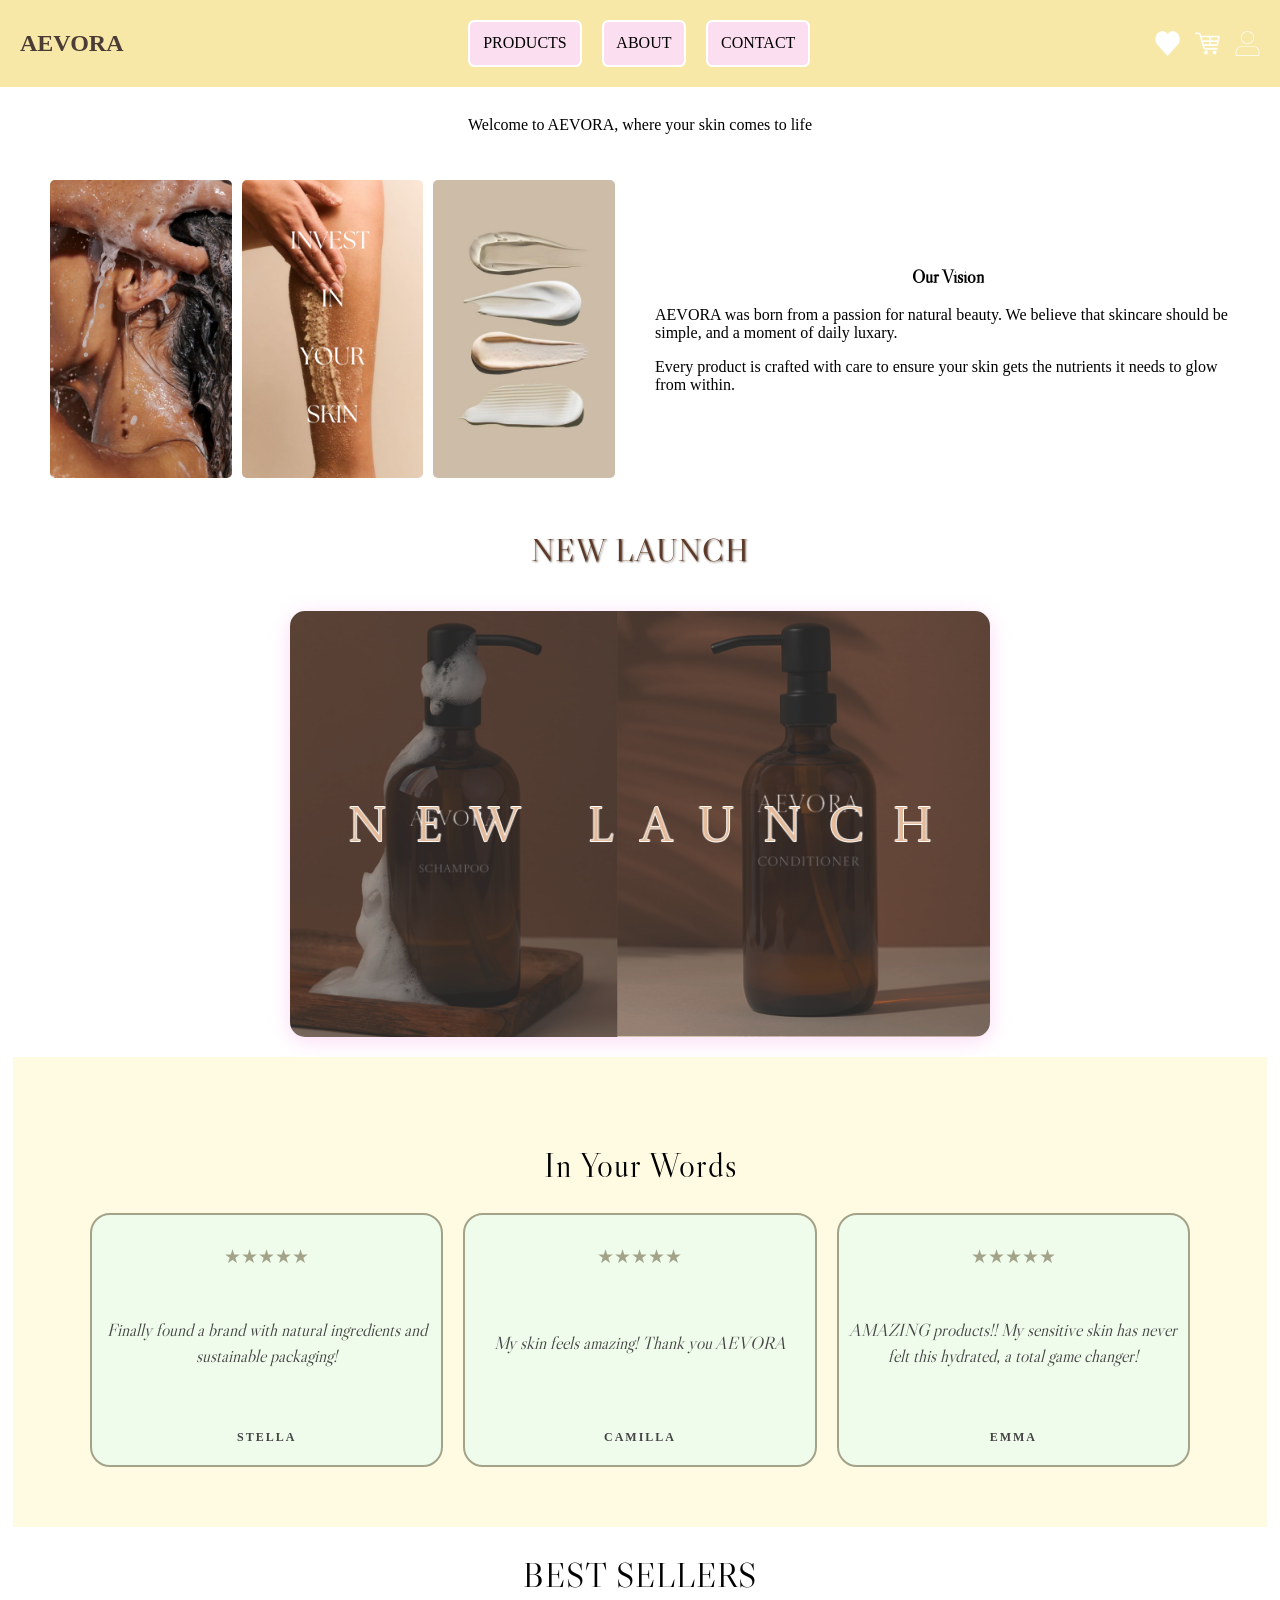
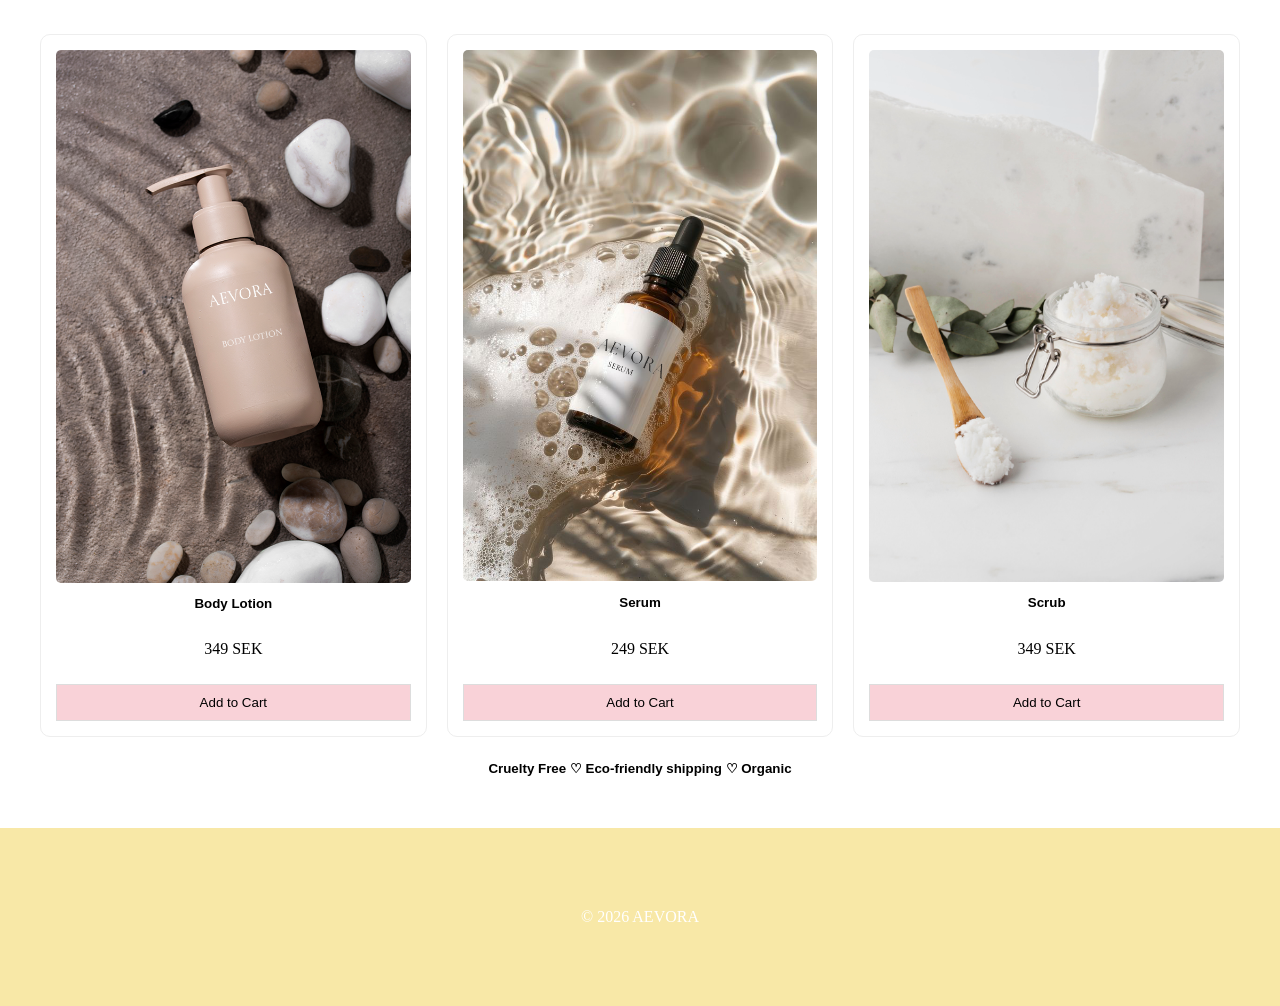
==== index.html @ 40c22fd6 "Deleted the "headImage" logo above nav. Added an about file and contact file. Made a FAQ on about pa" ====
<!DOCTYPE html>
<html lang="en">
<head>
    <meta charset="UTF-8">
    <meta name="viewport" content="width=device-width, initial-scale=1.0">
    <title>AEVORA</title> 
   
    <link rel="preconnect" href="https://fonts.googleapis.com">
    <link rel="preconnect" href="https://fonts.gstatic.com" crossorigin>
    <link href="https://fonts.googleapis.com/css2?family=Libre+Caslon+Display&display=swap" rel="stylesheet">

    <link rel="preconnect" href="https://fonts.googleapis.com">
    <link rel="preconnect" href="https://fonts.gstatic.com" crossorigin>
    <link href="https://fonts.googleapis.com/css2?family=Bodoni+Moda:ital,opsz,wght@0,6..96,400..900;1,6..96,400..900&family=Libre+Caslon+Display&display=swap" rel="stylesheet">


    <link rel="stylesheet" href="css/main.css"> 
</head>
<body>

<header> 
    <nav>
        <a href="index.html" class="title-link">
        <h1 class="aevora-title"> AEVORA </h1>
        </a>
        <ul class="nav-links">
            <li><a href="products.html">PRODUCTS</a></li>
            <li><a href="about.html">ABOUT</a></li>
            <li><a href="contact.html">CONTACT</a></li>
        </ul> 

    <div class="nav-icons">
        <a href="#"> <img src="images/whiteHeart.png" alt="Favorites" class="icon-img"> </a>
        <a href="cart.html"> <img src="images/cart.png" alt="Shopping Cart" class="icon-img"> </a>
        <a href="#"> <img src="images/profile.svg" alt="Profile" class="icon-img"> </a>
    </div>
    </nav>
</header>

<main>
    <p class="welcome-text"> Welcome to AEVORA, where your skin comes to life </p>
    
    <div class="intro-section"> 

    <div class="homePageImages">
        <img src="images/showerhair.png" alt="shower hair">
        <img src="images/legscrubquote.png" alt="leg scrub">
        <img src="images/creams.png" alt="creams">
    </div>

    <div class="intro-text">
        <h3> Our Vision </h3>
        <p> AEVORA was born from a passion for natural beauty. We believe that skincare should be simple, and a moment of daily luxary.</p>
        <p> Every product is crafted with care to ensure your skin gets the nutrients it needs to glow from within. </p>
    </div>
    </div>

    <h1 class="launch-title"> NEW LAUNCH </h1>
    
    <a href="products.html" class="launch-link">
        <div class="newLaunch">
            <img src="images/newLaunchImage.png" alt="new launch">
        </div>
    </a>

    <section class="reviews">
        <h2> In Your Words </h2>

        <div class="reviews-grid">
            <div class="review-card">
                <div class="stars"> ★★★★★ </div>
                <p class="review-text"> Finally found a brand with natural ingredients and sustainable packaging! </p>
                <p class="review-handle"> Stella </p> 
            </div>

            <div class="review-card">
                <div class="stars"> ★★★★★ </div>
                <p class="review-text"> My skin feels amazing! Thank you AEVORA </p>
                <p class="review-handle"> Camilla </p> 
            </div>

            <div class="review-card">
                <div class="stars"> ★★★★★ </div>
                <p class="review-text"> AMAZING products!! My sensitive skin has never felt this hydrated, a total game changer! </p>
                <p class="review-handle"> Emma </p> 
            </div>
        </div>
    </section>


    <h2> BEST SELLERS </h2> 
    <div class="product-grid">
        <article class="product-card">
            <img src="images/bodyLotion.png" alt="Body Lotion">
            <h3> Body Lotion </h3>
            <p class="price"> 349 SEK </p> 
            <button class="add-btn"> Add to Cart </button>
        </article>

        <article class="product-card">
            <img src="images/serumbottle.png" alt="Serum">
            <h3> Serum </h3>
            <p class="price"> 249 SEK </p>
            <button class="add-btn"> Add to Cart </button>
        </article>

        <article class="product-card">
            <img src="images/bodyScrub.jpg" alt="Scrub">
            <h3> Scrub </h3>
            <p class="price"> 349 SEK </p> 
            <button class="add-btn"> Add to Cart </button>
        </article>

    </div>

    <h3> Cruelty Free ♡ Eco-friendly shipping ♡ Organic </h3>
    </main> 

<footer>
    <p>&copy; 2026 AEVORA</p>
</footer>



</body>
</html>
---- css/main.css ----
body {
    margin: 0px;
    /* background-image: url(/images/water.jpg); */
}

header {
    position: sticky;
    top: 0;
}

.aevora-title {
    color: rgb(75, 61, 53);

}
nav {
    display: flex; 
    justify-content: space-between;
    align-items: center;
    background-color: rgb(248, 232, 167);
    padding: 10px 20px;
}

.nav-links {
    display: flex;
    gap: 20px; /* Space betweeen links */ 
    list-style: none;
    margin: 0;
    padding: 0;
}

.nav-icons {
    display: flex;
    gap: 15px; /* Space between the icons */ 
}

.icon-img {
    width: 25px;
    height: auto;
    display: block;
}

li {
   list-style: none; 
   padding: 1vw;
   
   border: 2px solid rgb(255, 255, 255);
   border-radius: 0.5vw;
   background-color: rgb(251, 222, 240); 
}

a {
    text-decoration: none;
    font-family:'Times New Roman', Times, serif
}

/* Help from Google Gemini */
a, a:visited {
    color: black;
}

a:hover {
    color: rgb(210, 37, 181);
}

main {
    padding: 1vw;
}

.welcome-text {
    text-align: center;
    font-size: 12pt;
    font-family: fantasy; 
}

.launch-title {
    text-align: center;
    color: rgb(94, 57, 39);
    /* How to do shadow on text from mdn page */
    text-shadow: 1px 1px 2px rgb(74, 56, 41);
    font-family: "Libre Caslon Display", serif;
    font-weight: 400;
    font-style: normal;
    letter-spacing: 1px;
    -webkit-font-smoothing: antialiased;
}

.newLaunch {
   display: grid;
   justify-content: center;
   padding: 20px; 
}

.newLaunch img {
    width: 100%;
    max-width: 700px;
    height: auto;
    display: block;
    margin: 0 auto;

    /* Google Gemini helped with the shadow around image */
    border-radius: 15px;
    box-shadow: 0px 4px 20px rgba(244, 162, 231, 0.4);
}

.newLaunch img:hover {
    transform: scale(1.02);
    opacity: 0.9;
}

.reviews {
    padding: 60px 20px;
    background-color: rgb(255, 251, 226);
}

.reviews-title {
    text-align: center;
    font-family: "Libre Caslon Display", serif;
    font-weight: 400;
    font-style: normal;
    -webkit-font-smoothing: antialiased;
    font-size: 2.5rem;
    margin-bottom: 40px;
}

.reviews-grid {
    display: grid;
    grid-template-columns: repeat(3, 1fr);
    gap: 20px;
    max-width: 1100px;
    margin: 0 auto;
}

.review-card {
    background-color: rgb(239, 252, 235);
    border: 2px solid #a3a38a;
    border-radius: 20px;
    padding: 3opx;
    text-align: center;
    display: flex;
    flex-direction: column;
    justify-content: space-between;
    min-height: 250px;
}

.stars {
    color: #a3a38a;
    font-size: 1.2rem;
    margin-top: 30px;
}

.review-text {
    font-family: "Libre Caslon Display", serif;
    font-weight: 400;
    font-style: italic;
    -webkit-font-smoothing: antialiased;
    font-size: 1.1rem;
    line-height: 1.5;
    color: rgb(68, 68, 68);
}

.review-handle {
    text-transform: uppercase;
    font-size: 0.75rem;
    letter-spacing: 2px;
    margin-bottom: 20px;
    font-weight: bold;
    color: rgb(68, 68, 68);
}

@media (max-width: 800px) {
    .reviews-grid {
        grid-template-columns: 1fr;
    }
}

h2 {
    font-size: 25pt;
    text-align: center;
    font-family: "Libre Caslon Display", serif;
    font-weight: 400;
    font-style: normal;
    letter-spacing: 1px;
    -webkit-font-smoothing: antialiased;
}

.intro-section {
    display: grid;
    grid-template-columns: 1fr 1fr;
    gap: 30px;
    padding: 20px;
    align-items: center;
    max-width: 1200px;
    margin: 0 auto;
}

/* Inspiration from mdn page */ 
.homePageImages {
    display: grid; 
    grid-template-columns: 1fr 1fr 1fr;
    gap: 10px; 
    padding: 10px;
} 

/* Help from Google Gemini with the images to align in desktop & mobile */
.homePageImages img {
    width: 100%; /* Picture takes up the whole width of their grid */
    height: auto; /* Keeps the proportions */ 
    border-radius: 5px;
}

.intro-text h2 {
    text-align: left;
    margin-bottom: 15px;
    }

    .intro-text h3 {
        font-family: "Libre Caslon Display", serif;
        font-weight: 400;
        font-style: normal;
        font-weight: bold; 
        font-size: large;
    }

@media screen and (max-width: 850px) {
    .intro-section {
        grid-template-columns: 1fr;
        font-family: "Libre Caslon Display", serif;
        font-weight: 400;
        font-style: normal;
    }

    .intro-text {
        text-align: center;
    }

    .intro-text h2 {
        text-align: center;
    }
}

/* .headImage {
    width: 100%;
    display: block;
} */

h3 {
    font-family: Arial, Helvetica, sans-serif;
    font-size: 10pt;
    text-align: center;
}

footer {
    background-color: rgb(248, 232, 167);
    padding: 5vw;
    margin-top: 2%;
    text-align: center;
    color: white;
}


/* CSS FOR PRODUCTS PAGE */ 

.product-grid {
    display: grid;
    grid-template-columns: repeat(3, 1fr); 
    gap: 20px;
    padding: 10px;
}

@media screen and (min-width: 1024px) {
    .product-grid {
        grid-template-columns: repeat(3, 1fr);
        max-width: 1200px;
        margin: 0 auto;
    }
} 




.product-grid h1 {
    grid-column: 1 / -1;
    text-align: center;
    width: 100%;
}

.product-card {
    display: grid;
    border: 1px solid rgb(238, 238, 238);
    padding: 15px;
    text-align: center;
    border-radius: 10px;
    background-color: rgb(255, 255, 255);
}

.product-card img {
    width: 100%;
    height: auto;
    border-radius: 5px;
}

.add-btn {
    background-color: rgb(249, 210, 216);
    border: 1px solid rgb(221, 221, 221);
    padding: 10px;
    margin-top: 10px;
    cursor: pointer;
    transition: background 0.3s;
}

.add-btn:hover {
    background-color: rgb(210, 37, 181);
    color: white;
}

/* CSS FOR SHOPPING CART PAGE */
.shopping-cart {
  font-family: "Libre Caslon Display", serif;
  font-weight: 400;
  font-style: normal;
  letter-spacing: 1px;
  margin-left: 10;

  /* Help from Gemini because my font didn't work */
  -webkit-font-smoothing: antialiased;
}

.cart-menu {
    display: grid;
    grid-template-columns: 1fr 1fr 1fr 1fr 1fr; 
    gap: 20px; 
    padding: 10px 40px;
    text-align: center;

    font-family: "Libre Caslon Display", serif;
    font-weight: 400;
    font-style: normal;
    letter-spacing: 1px;
    -webkit-font-smoothing: antialiased;
}

.cart-menu p {
    margin: 0;
}

.cart-container {
    display: grid;
    grid-template-columns: 2fr 1fr;
    gap: 60px;
    align-items: start;
    padding: 40px;
    max-width: 1200px;
    margin: 0 auto;
}

.order-summary h2 {
    font-size: 20pt;
    font-family: "Libre Caslon Display", serif;
    font-weight: 400;
    font-style: normal;
    letter-spacing: 1px;
    -webkit-font-smoothing: antialiased;
}

.summary-line span {
    font-size: 8pt;
    font-family: "Libre Caslon Display", serif;
    font-weight: 400;
    font-style: normal;
    letter-spacing: 1px;
    -webkit-font-smoothing: antialiased;
}

#cart-total-price {
    font-weight: bold;
    font-family: "Libre Caslon Display", serif;
    font-weight: 400;
    font-style: normal;
    letter-spacing: 1px;
    -webkit-font-smoothing: antialiased;
}

.total-line {
    background-color: #EBE4DE;
    padding: 15px;
    display: flex;
    justify-content: space-between;
}

/* CSS FOR ABOUT PAGE */
.faq {
    max-width: 800px;
    margin: 60px auto;
    padding: 0 20px;
}

.faq-title {
    font-family: "Libre Caslon Display", serif;
    font-weight: 400;
    font-style: normal;
    letter-spacing: 1px;
    -webkit-font-smoothing: antialiased;
    text-align: center;
    margin-bottom: 30px;
}

details {
    border-bottom: 1px solid rgb(238, 238, 238);
    padding: 20px 0;
    cursor: pointer;
}

summary {
    font-weight: bold;
    text-transform: uppercase;
    letter-spacing: 1px;
    font-size: 0.9rem;
    list-style: none;
}

details p {
    margin-top: 15px;
    color: rgb(69, 69, 69);
    line-height: 1.6;
}
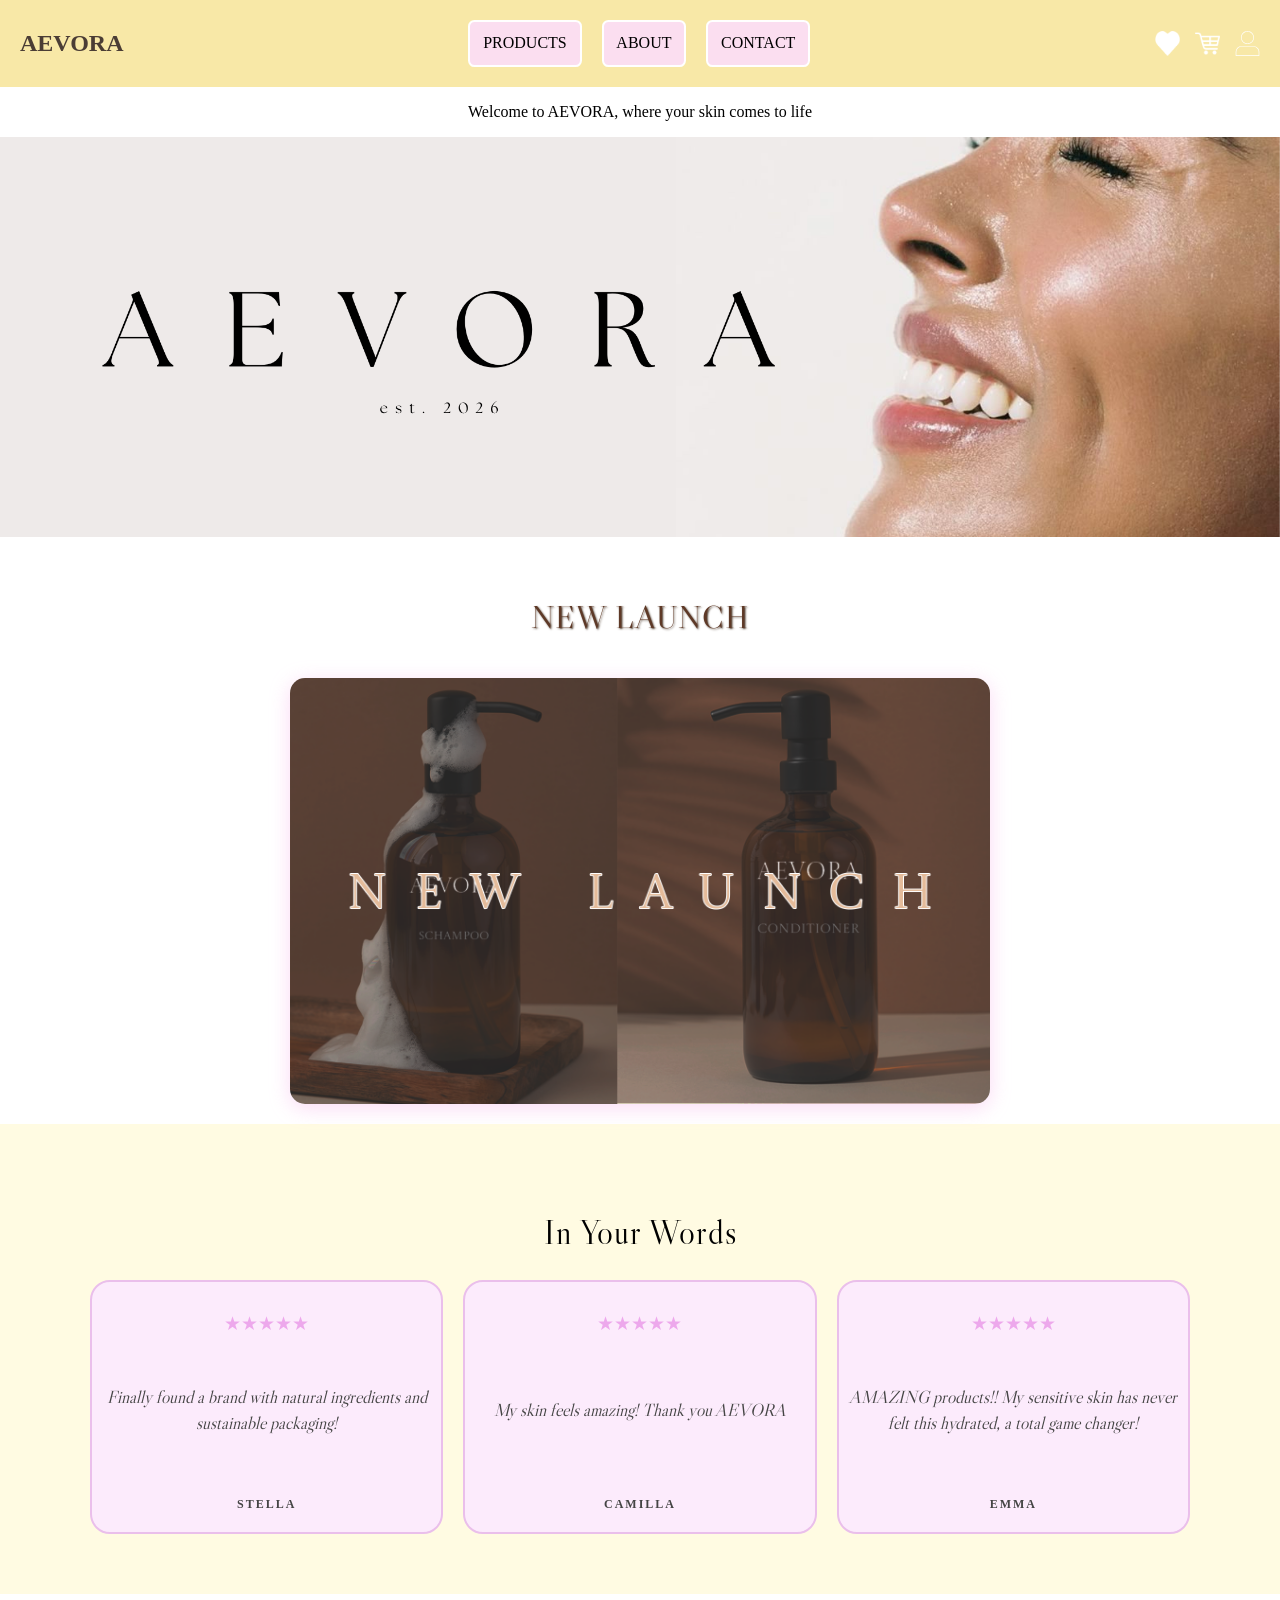
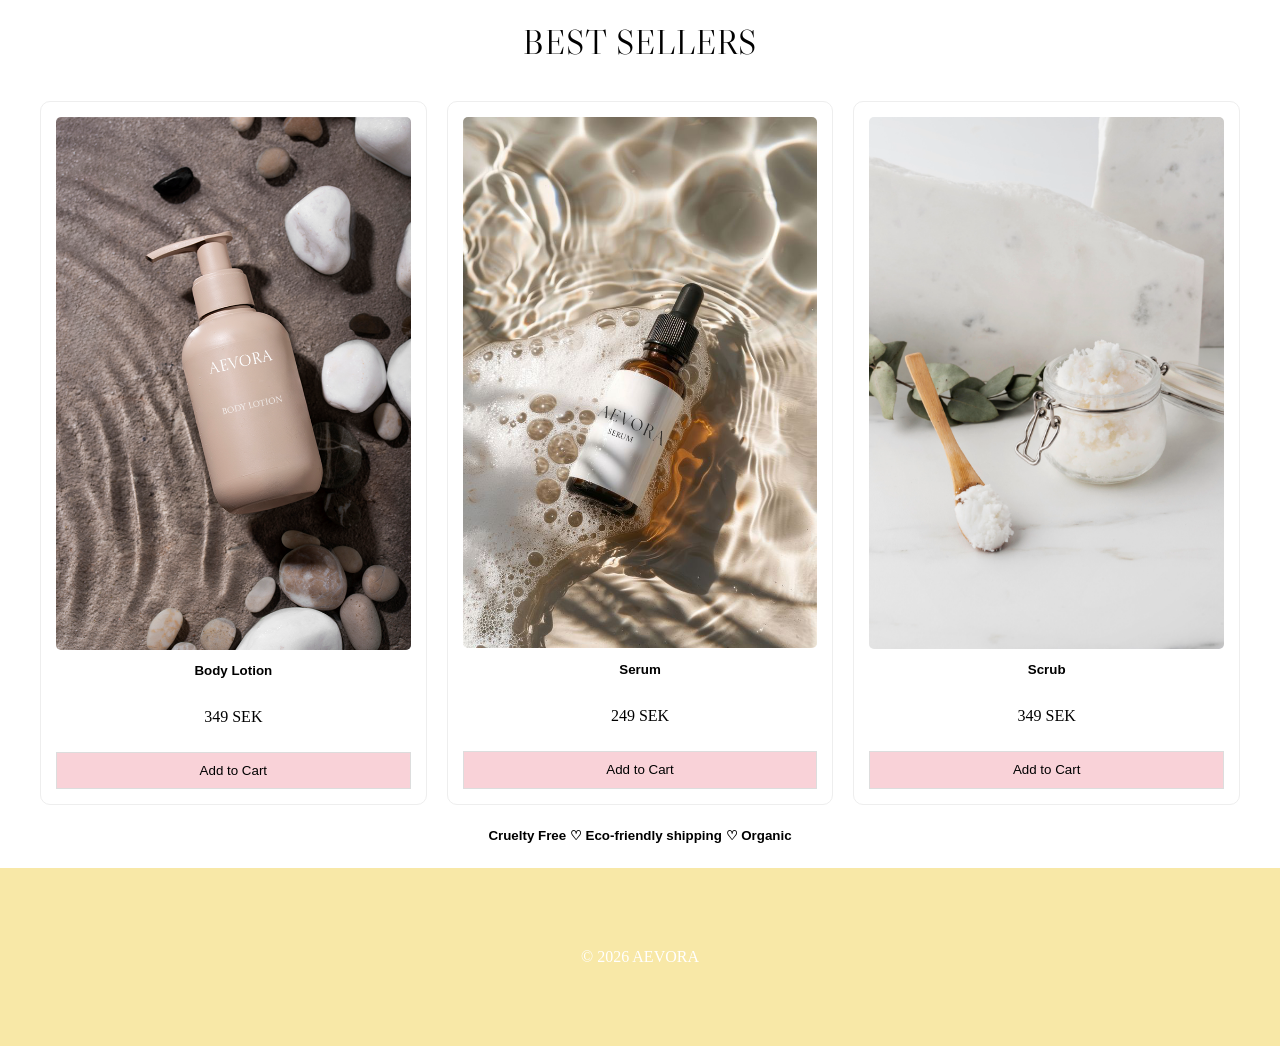
==== commit f124ab27: "Removed the original homepage images and added a new one." ====
--- a/index.html
+++ b/index.html
@@ -40,19 +40,8 @@
 <main>
     <p class="welcome-text"> Welcome to AEVORA, where your skin comes to life </p>
     
-    <div class="intro-section"> 
-
-    <div class="homePageImages">
-        <img src="images/showerhair.png" alt="shower hair">
-        <img src="images/legscrubquote.png" alt="leg scrub">
-        <img src="images/creams.png" alt="creams">
-    </div>
-
-    <div class="intro-text">
-        <h3> Our Vision </h3>
-        <p> AEVORA was born from a passion for natural beauty. We believe that skincare should be simple, and a moment of daily luxary.</p>
-        <p> Every product is crafted with care to ensure your skin gets the nutrients it needs to glow from within. </p>
-    </div>
+    <div class="head">
+        <img src="images/aevoraimage.png" alt="aevoraimage" class="head-image">
     </div>
 
     <h1 class="launch-title"> NEW LAUNCH </h1>
--- a/css/main.css
+++ b/css/main.css
@@ -62,15 +62,26 @@
     color: rgb(210, 37, 181);
 }
 
-main {
-    padding: 1vw;
-}
-
 .welcome-text {
     text-align: center;
     font-size: 12pt;
     font-family: fantasy; 
 }
+
+.head {
+    width: 100%;
+    overflow: hidden;
+    margin-bottom: 60px;
+}
+
+.head-image {
+    width: 100vw;
+    height: 400px;
+    object-fit: cover;
+    object-position: center;
+    display: block;
+}
+
 
 .launch-title {
     text-align: center;
@@ -131,8 +142,8 @@
 }
 
 .review-card {
-    background-color: rgb(239, 252, 235);
-    border: 2px solid #a3a38a;
+    background-color: rgb(252, 235, 252);
+    border: 2px solid #eabfeb;
     border-radius: 20px;
     padding: 3opx;
     text-align: center;
@@ -143,7 +154,7 @@
 }
 
 .stars {
-    color: #a3a38a;
+    color: #eda8ec;
     font-size: 1.2rem;
     margin-top: 30px;
 }
@@ -181,31 +192,6 @@
     font-style: normal;
     letter-spacing: 1px;
     -webkit-font-smoothing: antialiased;
-}
-
-.intro-section {
-    display: grid;
-    grid-template-columns: 1fr 1fr;
-    gap: 30px;
-    padding: 20px;
-    align-items: center;
-    max-width: 1200px;
-    margin: 0 auto;
-}
-
-/* Inspiration from mdn page */ 
-.homePageImages {
-    display: grid; 
-    grid-template-columns: 1fr 1fr 1fr;
-    gap: 10px; 
-    padding: 10px;
-} 
-
-/* Help from Google Gemini with the images to align in desktop & mobile */
-.homePageImages img {
-    width: 100%; /* Picture takes up the whole width of their grid */
-    height: auto; /* Keeps the proportions */ 
-    border-radius: 5px;
 }
 
 .intro-text h2 {
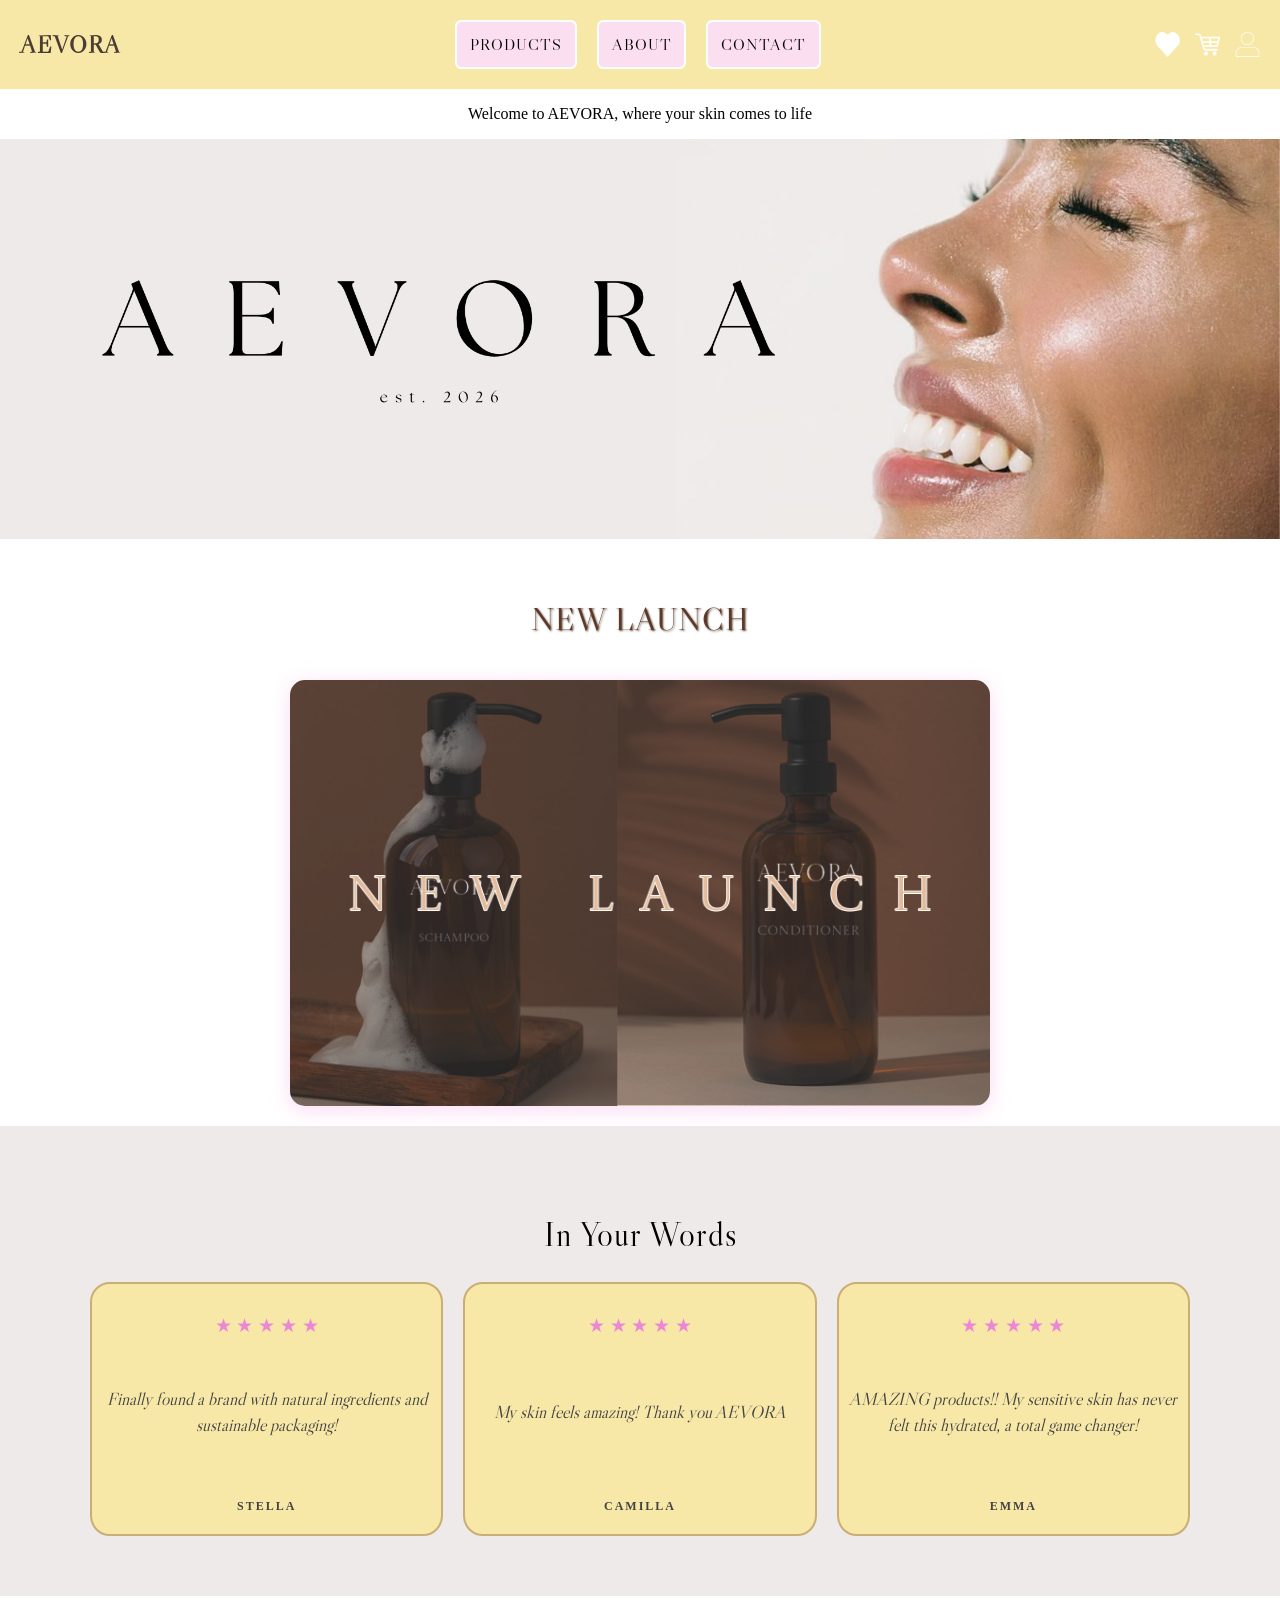
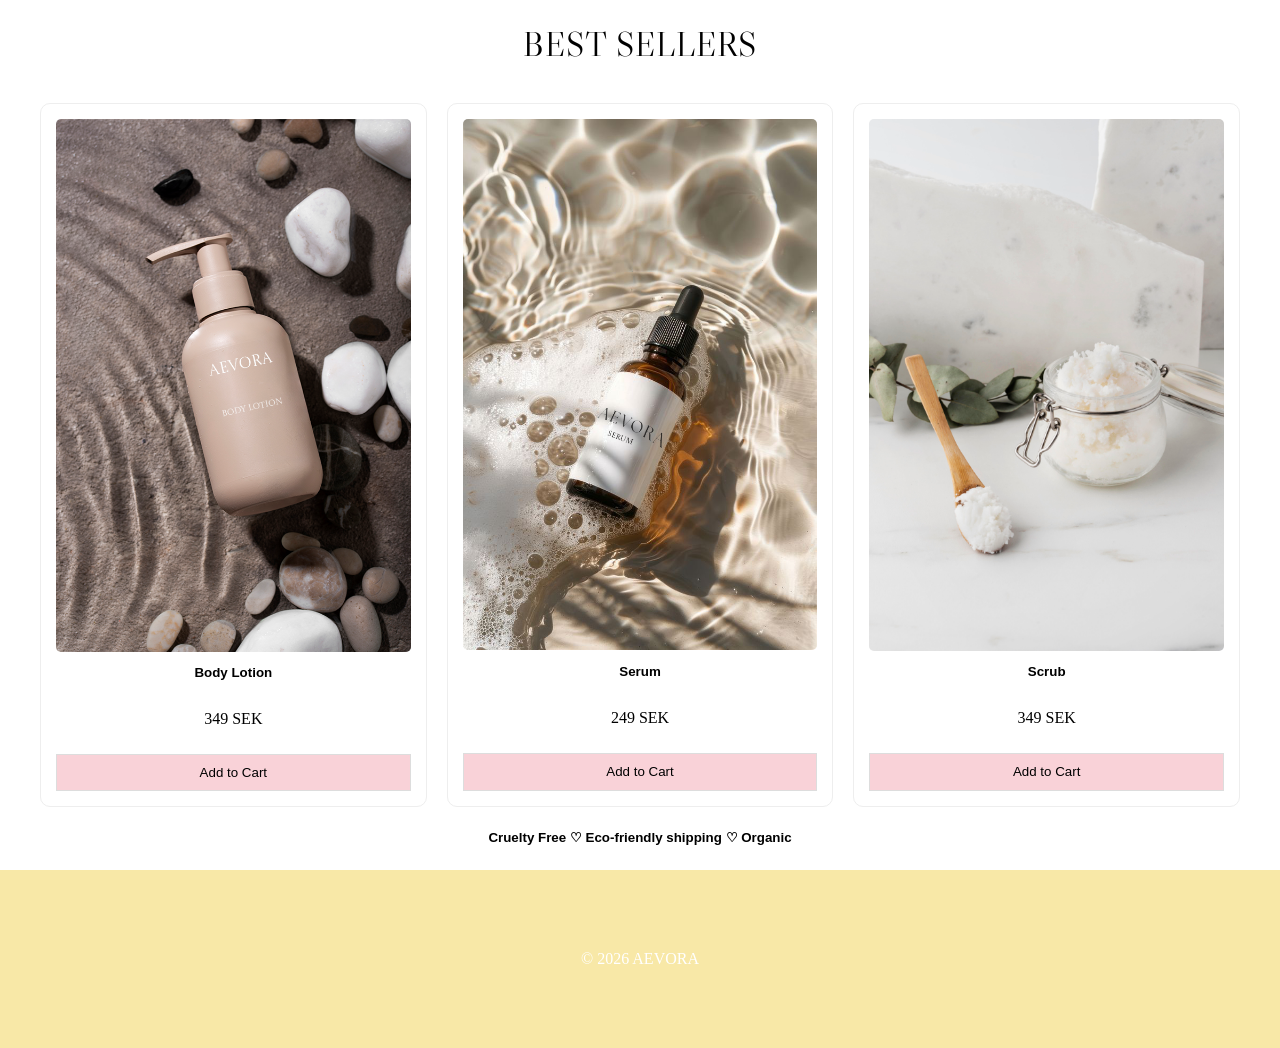
==== commit 0da697d9: "Added js for cart button. css for cart." ====
--- a/index.html
+++ b/index.html
@@ -9,12 +9,8 @@
     <link rel="preconnect" href="https://fonts.gstatic.com" crossorigin>
     <link href="https://fonts.googleapis.com/css2?family=Libre+Caslon+Display&display=swap" rel="stylesheet">
 
-    <link rel="preconnect" href="https://fonts.googleapis.com">
-    <link rel="preconnect" href="https://fonts.gstatic.com" crossorigin>
-    <link href="https://fonts.googleapis.com/css2?family=Bodoni+Moda:ital,opsz,wght@0,6..96,400..900;1,6..96,400..900&family=Libre+Caslon+Display&display=swap" rel="stylesheet">
-
-
     <link rel="stylesheet" href="css/main.css"> 
+    <script src="script.js" defer></script>
 </head>
 <body>
 
@@ -57,19 +53,19 @@
 
         <div class="reviews-grid">
             <div class="review-card">
-                <div class="stars"> ★★★★★ </div>
+                <div class="stars"> ★ ★ ★ ★ ★ </div>
                 <p class="review-text"> Finally found a brand with natural ingredients and sustainable packaging! </p>
                 <p class="review-handle"> Stella </p> 
             </div>
 
             <div class="review-card">
-                <div class="stars"> ★★★★★ </div>
+                <div class="stars"> ★ ★ ★ ★ ★ </div>
                 <p class="review-text"> My skin feels amazing! Thank you AEVORA </p>
                 <p class="review-handle"> Camilla </p> 
             </div>
 
             <div class="review-card">
-                <div class="stars"> ★★★★★ </div>
+                <div class="stars"> ★ ★ ★ ★ ★ </div>
                 <p class="review-text"> AMAZING products!! My sensitive skin has never felt this hydrated, a total game changer! </p>
                 <p class="review-handle"> Emma </p> 
             </div>
@@ -110,6 +106,5 @@
 </footer>
 
 
-
 </body>
 </html>
--- a/css/main.css
+++ b/css/main.css
@@ -42,22 +42,26 @@
 li {
    list-style: none; 
    padding: 1vw;
-   
    border: 2px solid rgb(255, 255, 255);
    border-radius: 0.5vw;
    background-color: rgb(251, 222, 240); 
 }
 
+/* Font-family from Google Fonts */
 a {
     text-decoration: none;
-    font-family:'Times New Roman', Times, serif
+    font-family: "Libre Caslon Display", serif;
+    font-weight: 400;
+    font-style: normal;
+    letter-spacing: 1px;
+    -webkit-font-smoothing: antialiased;
 }
 
 /* Help from Google Gemini */
 a, a:visited {
     color: black;
 }
-
+/* MDN page */
 a:hover {
     color: rgb(210, 37, 181);
 }
@@ -78,7 +82,7 @@
     width: 100vw;
     height: 400px;
     object-fit: cover;
-    object-position: center;
+    object-position: center 40%;
     display: block;
 }
 
@@ -86,7 +90,7 @@
 .launch-title {
     text-align: center;
     color: rgb(94, 57, 39);
-    /* How to do shadow on text from mdn page */
+    /* How to do shadow on text from MDN page */
     text-shadow: 1px 1px 2px rgb(74, 56, 41);
     font-family: "Libre Caslon Display", serif;
     font-weight: 400;
@@ -120,7 +124,7 @@
 
 .reviews {
     padding: 60px 20px;
-    background-color: rgb(255, 251, 226);
+    background-color: #EEEAE9;
 }
 
 .reviews-title {
@@ -142,8 +146,8 @@
 }
 
 .review-card {
-    background-color: rgb(252, 235, 252);
-    border: 2px solid #eabfeb;
+    background-color: rgb(248, 232, 167);
+    border: 2px solid #c9ae75;
     border-radius: 20px;
     padding: 3opx;
     text-align: center;
@@ -154,7 +158,7 @@
 }
 
 .stars {
-    color: #eda8ec;
+    color: #ed85d8;
     font-size: 1.2rem;
     margin-top: 30px;
 }
@@ -299,7 +303,125 @@
     color: white;
 }
 
-/* CSS FOR SHOPPING CART PAGE */
+/* CSS FOR PRODUCT PAGE */
+.product-page-layout {
+    display: grid;
+    grid-template-columns: 80px 1fr 1fr;
+    gap: 40px;
+    max-width: 1200px;
+    margin: 60px;
+    padding: 0 20px;
+}
+
+.breadcrumb {
+    display: table !important;
+    width: auto !important;
+}
+
+.breadcrumb a, .breadcrumb span {
+    display: inline;
+    margin: 0;
+    padding: 0;
+    text-decoration: none;
+}
+
+.breadcrumb-link:hover {
+    color: #d225b5;
+}
+
+.product-thumbnails {
+    display: flex;
+    flex-direction: column;
+    gap: 15px;
+}
+
+.product-thumbnails img {
+    width: 100%; 
+    cursor: pointer;
+    border-radius: 4px;
+}
+
+.product-main-image img {
+    width: 100%;
+    max-width: 450px;
+    height: auto;
+}
+
+.product-details {
+    display: flex;
+    flex-direction: column;
+    gap: 15px; 
+    text-align: left;
+}
+
+.product-title {
+    font-family: "Libre Caslon Display", serif;
+    font-weight: 400;
+    font-style: normal;
+    letter-spacing: 1px;
+    -webkit-font-smoothing: antialiased;
+    font-size: 2.5rem;
+    margin: 0;
+}
+
+.product-price-large {
+    font-size: 1.8rem;
+    margin: 10px 0;
+}
+
+.add-to-cart-btn {
+    background-color: rgb(249, 210, 216);
+    border: none;
+    padding: 15px 30px;
+    font-family: "Libre Caslon Display", serif;
+    font-weight: bold;
+    font-style: normal;
+    letter-spacing: 2px;
+    -webkit-font-smoothing: antialiased;
+    text-transform: uppercase;
+    cursor: pointer;
+    transition: 0.3s;
+}
+
+.add-to-cart-btn:hover {
+    background-color: #d225b5;
+    color: white;
+}
+
+.cart-notification {
+    position: fixed;
+    top: 20px;
+    right: 20px;
+    background-color: rgb(249, 210, 216);
+    color: black;
+    padding: 15px 25px;
+    border-radius: 5px;
+    box-shadow: 0 4px 10px rgba(0, 0, 0, 0.1);
+    display: none;
+    z-index: 1000;
+    font-family: "Libre Caslon Display", serif;
+    font-weight: 400;
+    font-style: normal;
+    letter-spacing: 1px;
+    -webkit-font-smoothing: antialiased;
+    animation: fadeInOut 3s forwards;
+}
+
+@keyframes fadeInOut {
+    0% {opacity: 0; transform: translateY(-10px);}
+    10% {opacity: 1; transform: translateY(0);}
+    90% {opacity: 1; transform: translateY(0);}
+    100% {opacity: 0; transform: translateY(-10px);}
+}
+
+@media (max-width: 768px) {
+    .product-detail-container {
+        grid-template-columns: 1fr;
+        gap: 20;
+    }
+}
+
+/* CSS FOR CART PAGE */
 .shopping-cart {
   font-family: "Libre Caslon Display", serif;
   font-weight: 400;
@@ -311,22 +433,22 @@
   -webkit-font-smoothing: antialiased;
 }
 
+.cart-grid-shared {
+    display: grid;
+    grid-template-columns: 120px 2fr 1fr 1fr 80px;
+    gap: 20px;
+    align-items: center;
+    text-align: center;
+}
+
 .cart-menu {
-    display: grid;
-    grid-template-columns: 1fr 1fr 1fr 1fr 1fr; 
-    gap: 20px; 
-    padding: 10px 40px;
-    text-align: center;
-
-    font-family: "Libre Caslon Display", serif;
-    font-weight: 400;
-    font-style: normal;
-    letter-spacing: 1px;
-    -webkit-font-smoothing: antialiased;
-}
-
-.cart-menu p {
-    margin: 0;
+    padding: 10px 0;
+    font-family: "Libre Caslon Display", serif;
+    font-weight: 400;
+    font-style: normal;
+    letter-spacing: 1px;
+    -webkit-font-smoothing: antialiased;
+    border-bottom: 1px solid black;
 }
 
 .cart-container {
@@ -373,6 +495,49 @@
     justify-content: space-between;
 }
 
+.cart-product-row {
+    padding: 20px 0;
+}
+
+.cart-col-desc {
+    text-align: center;
+}
+
+.cart-img {
+    width: 70px;
+    height: auto;
+    display: block;
+    margin: 0 auto;
+}
+
+.quantity-ctrl {
+    display: inline-flex;
+    align-items: center;
+    gap: 10px;
+    background: rgb(245, 233, 179);
+    padding: 5px;
+}
+
+.quantity-ctrl button {
+    background: none;
+    border: none;
+    padding: 0 5px;
+    cursor: pointer;
+    font-weight: bold;
+}
+
+.delete-icon {
+    width: 25px;
+    height: auto;
+    cursor: pointer;
+    vertical-align: middle;
+}
+
+.delete-btn:hover .delete-icon {
+    transform: scale(1.2);
+    opacity: 0.7;
+}
+
 /* CSS FOR ABOUT PAGE */
 .faq {
     max-width: 800px;
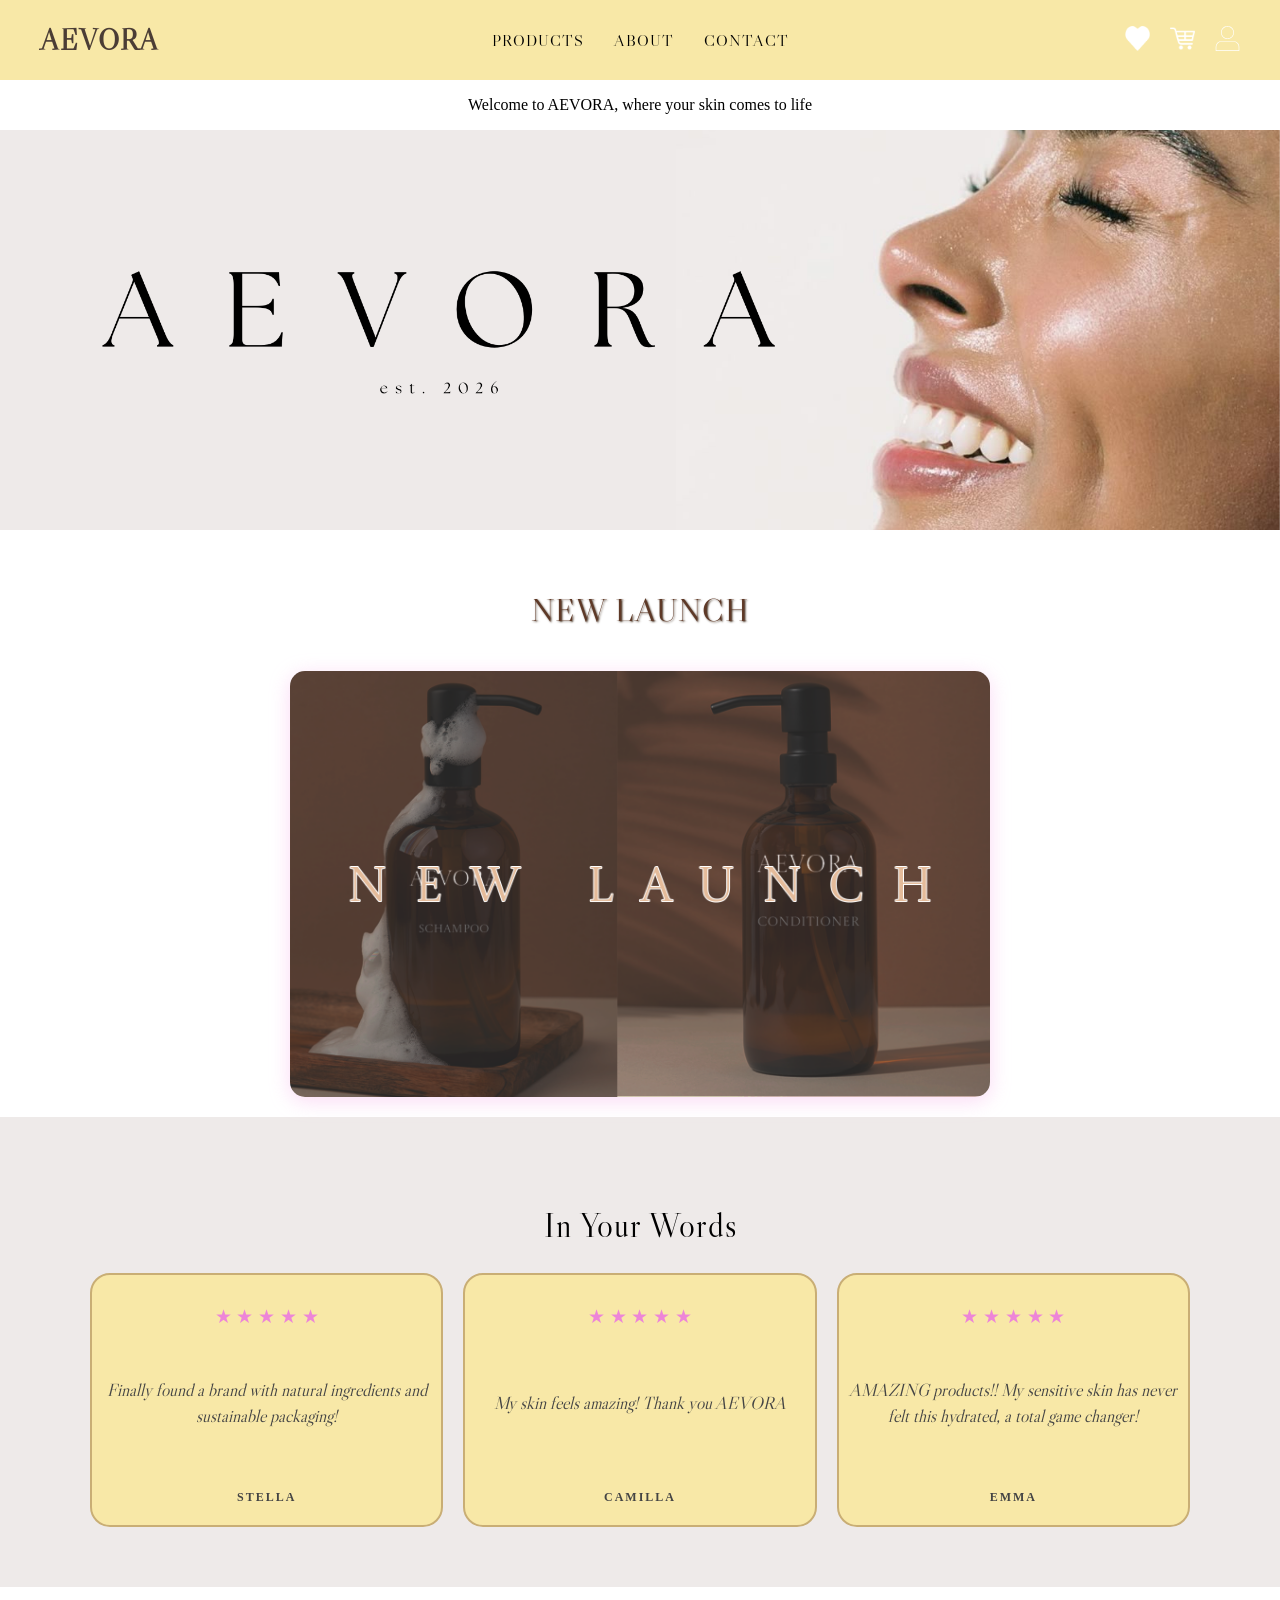
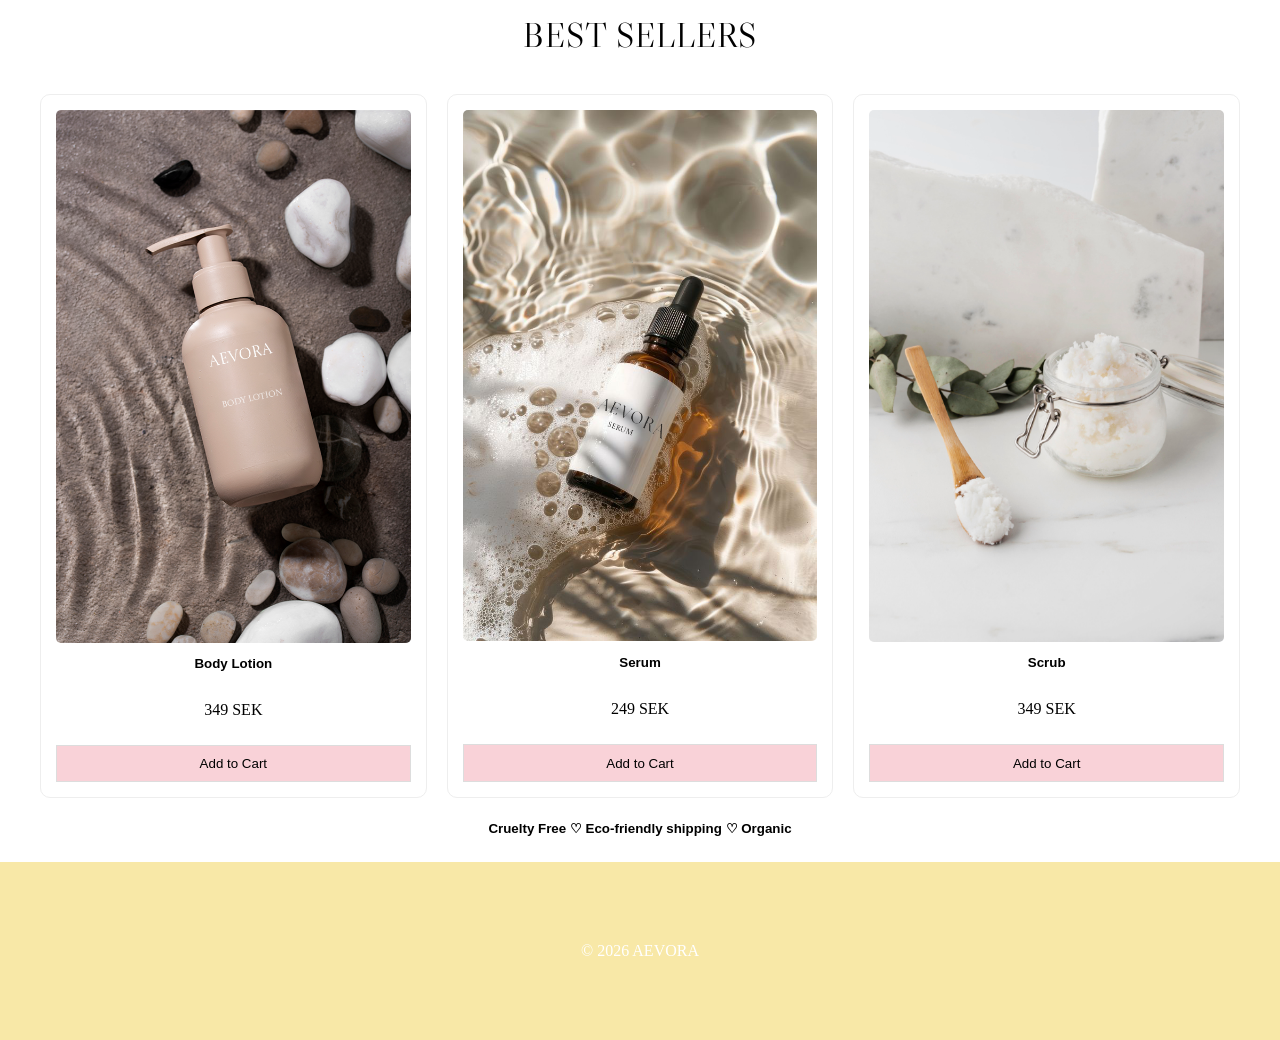
==== commit 64be0c15: "cart css. added a hamburger menu." ====
--- a/index.html
+++ b/index.html
@@ -16,14 +16,21 @@
 
 <header> 
     <nav>
-        <a href="index.html" class="title-link">
-        <h1 class="aevora-title"> AEVORA </h1>
-        </a>
-        <ul class="nav-links">
-            <li><a href="products.html">PRODUCTS</a></li>
-            <li><a href="about.html">ABOUT</a></li>
-            <li><a href="contact.html">CONTACT</a></li>
-        </ul> 
+        <div class="hamburger" id="hamburger">
+            <span></span>
+            <span></span>
+            <span></span>
+        </div>
+
+    <a href="index.html" class="title-link">
+            <h1 class="aevora-title"> AEVORA </h1>
+    </a>
+
+    <ul class="nav-links" id="nav-links">
+        <li><a href="products.html"> PRODUCTS </a></li>
+        <li><a href="about.html"> ABOUT </a></li>
+        <li><a href="contact.html"> CONTACT </a></li>
+    </ul>
 
     <div class="nav-icons">
         <a href="#"> <img src="images/whiteHeart.png" alt="Favorites" class="icon-img"> </a>
--- a/css/main.css
+++ b/css/main.css
@@ -6,45 +6,127 @@
 header {
     position: sticky;
     top: 0;
-}
-
-.aevora-title {
-    color: rgb(75, 61, 53);
-
-}
+    z-index: 1000;
+}
+
 nav {
     display: flex; 
     justify-content: space-between;
     align-items: center;
     background-color: rgb(248, 232, 167);
-    padding: 10px 20px;
+    padding: 0 40px;
+    height: 80px;
+}
+
+.aevora-title {
+    color: rgb(75, 61, 53);
+    margin: 0;
+    font-size: 1.8rem;
+}
+
+.hamburger {
+    display: none;
+    flex-direction: column;
+    gap: 5px;
+    cursor: pointer;
+}
+
+.hamburger span {
+    width: 25px;
+    height: 3px;
+    background-color: rgb(75, 61, 53);
+    transition: 0.3s;
+}
+
+.title-link {
+    flex: 1;
+    display: flex;
+    justify-content: flex-start;
+}
+
+.nav-icons {
+    display: flex;
+    gap: 20px; /* Space between the icons */
+    flex: 1;
+    justify-content: flex-end; 
 }
 
 .nav-links {
     display: flex;
-    gap: 20px; /* Space betweeen links */ 
+    gap: 30px; /* Space betweeen links */ 
     list-style: none;
     margin: 0;
     padding: 0;
-}
-
-.nav-icons {
-    display: flex;
-    gap: 15px; /* Space between the icons */ 
+    flex: 2;
+    justify-content: center;
 }
 
 .icon-img {
     width: 25px;
     height: auto;
-    display: block;
-}
-
-li {
-   list-style: none; 
-   padding: 1vw;
-   border: 2px solid rgb(255, 255, 255);
-   border-radius: 0.5vw;
-   background-color: rgb(251, 222, 240); 
+}
+
+@media (max-width: 768px) {
+
+    nav {
+        padding: 0 20px;
+        height: 70px;
+    }
+
+    .hamburger {
+        order: 1;
+        display: flex;
+        flex: 1;
+    }
+
+    .title-link {
+        flex: 2;
+        text-align: center;
+        display: flex;
+        justify-content: center;
+    }
+
+    .nav-icons {
+        order: 3;
+        flex: 1;
+        justify-content: flex-end;
+    }
+
+    .title-link {
+        order: 2;
+    }
+
+    .nav-links {
+    position: fixed;
+    right: -100%;
+    top: 0;
+    height: 100vh;
+    width: 70%;
+    flex-direction: column;
+    background-color: rgb(254, 214, 247);
+    justify-content: center;
+    align-items: center;
+    transition: 0.4s ease-in-out;
+    box-shadow: -5px 0 15px rgba(0, 0, 0, 0.1);
+    }
+
+    .nav-links.active {
+        right: 0;
+    }
+
+    .nav-links li {
+        margin: 20px 0;
+    }
+}
+
+@media (max-width: 480px) {
+    .aevora-title {
+        font-size: 1.2rem;
+    }
+
+    .nav-icons {
+        gap: 10px;
+    }
 }
 
 /* Font-family from Google Fonts */
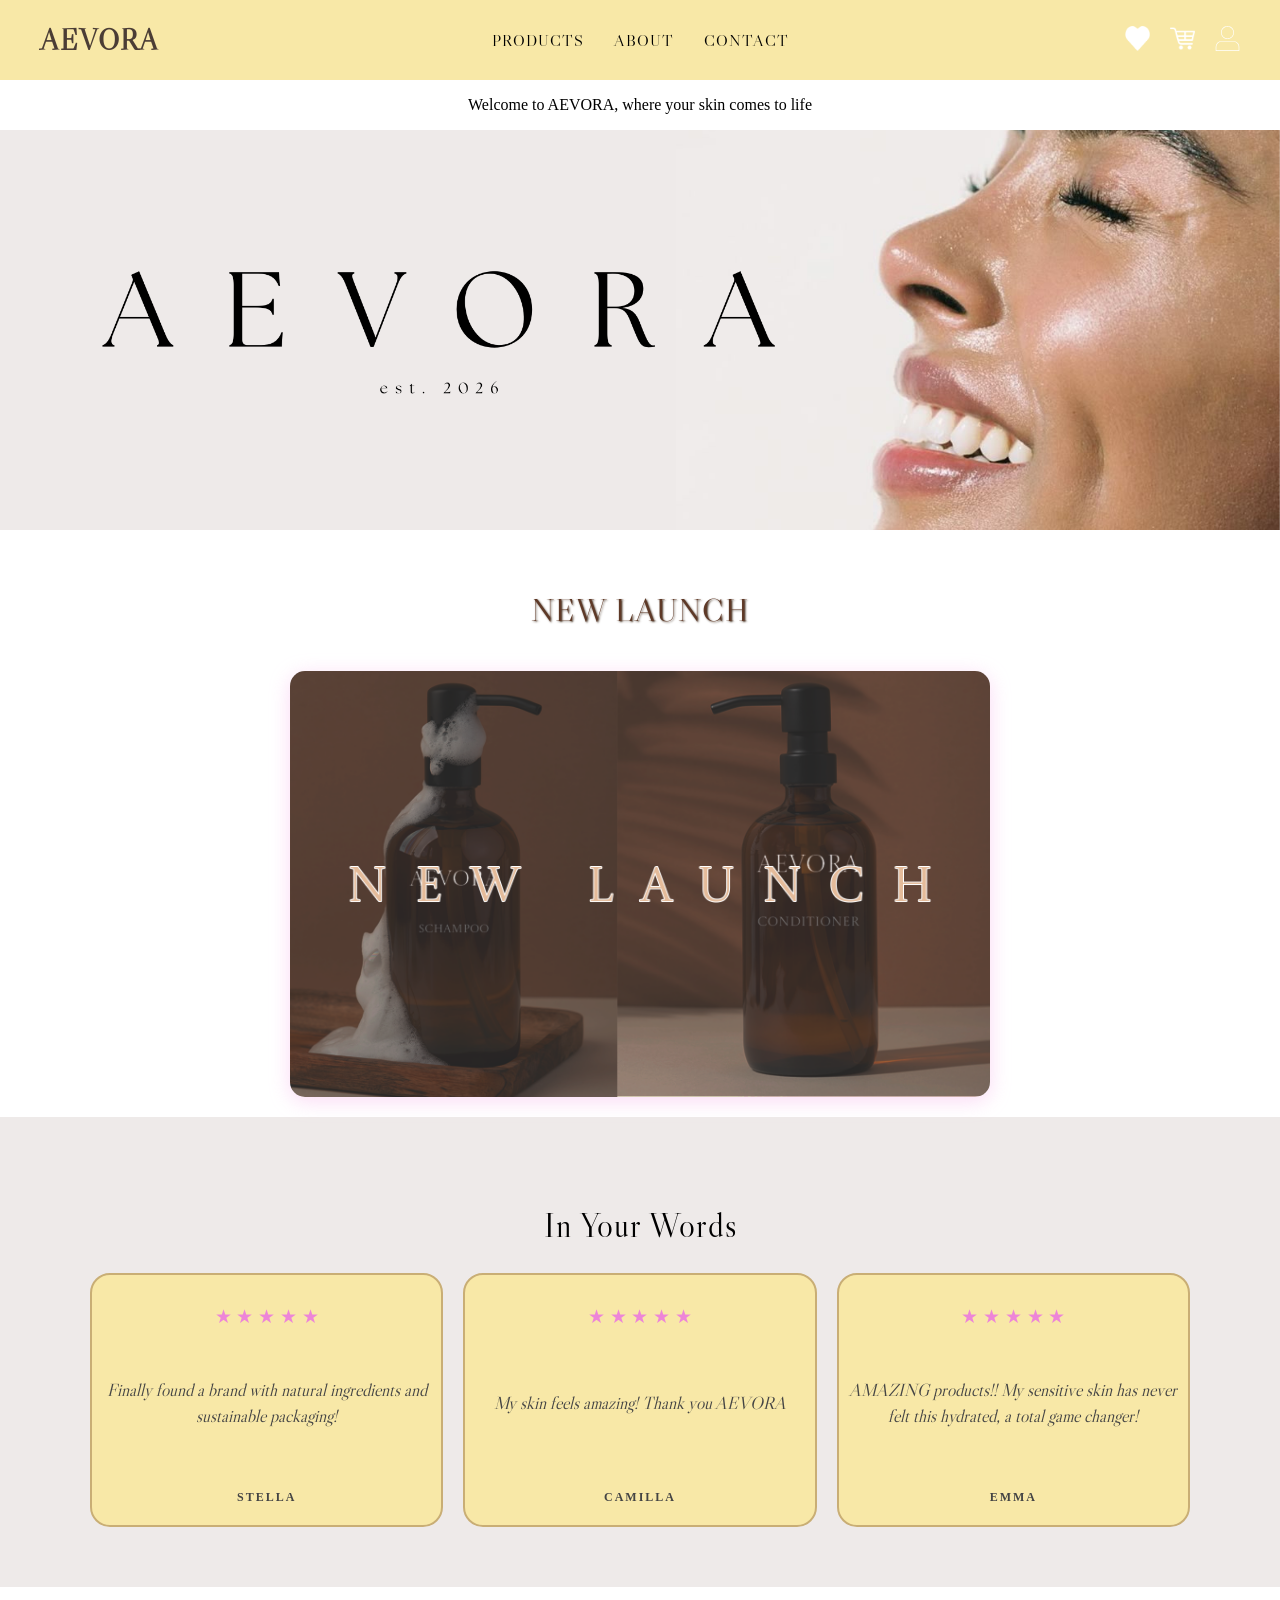
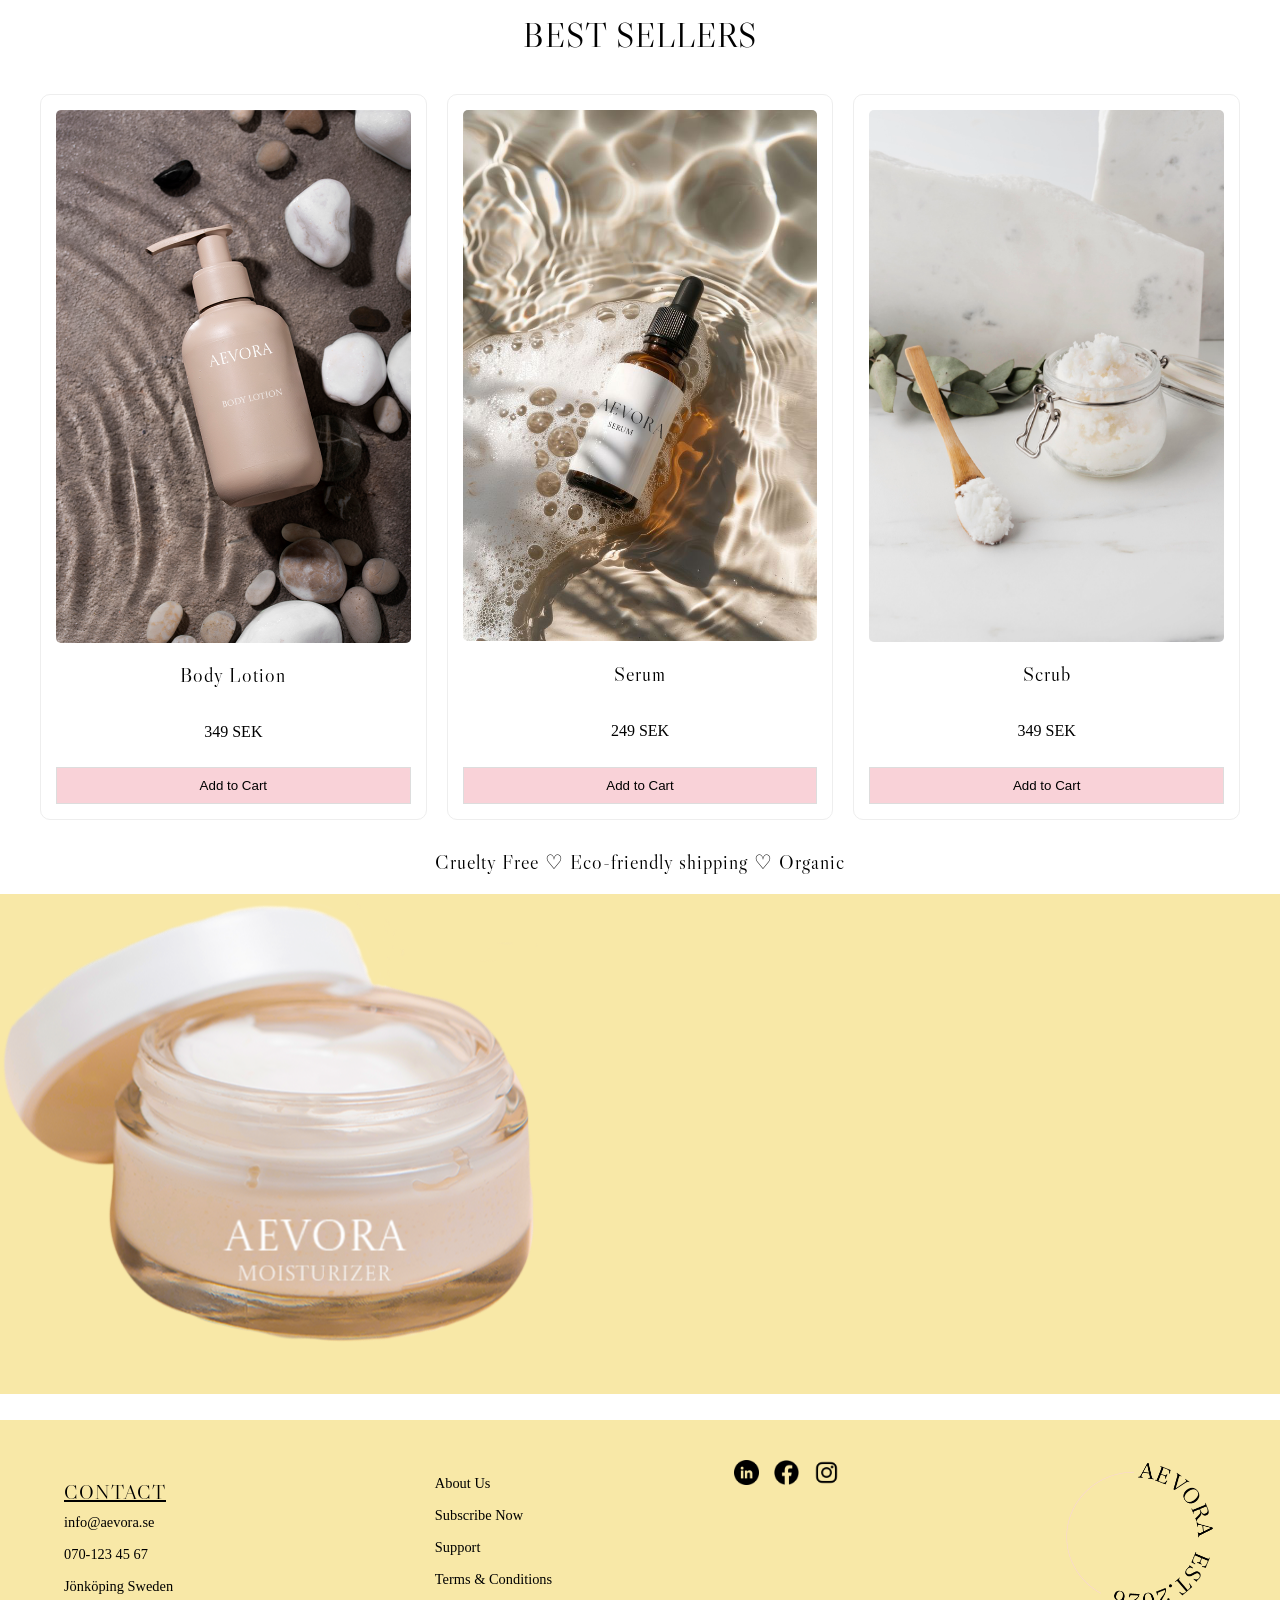
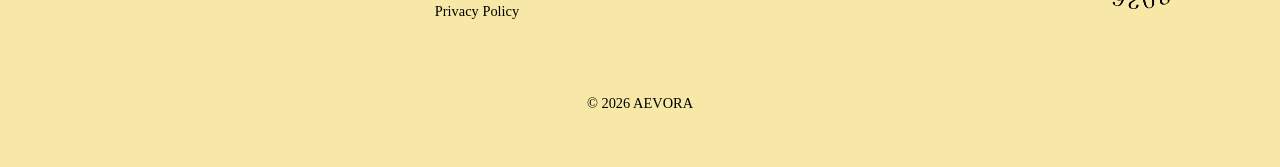
==== commit 6f187789: "editing the footer" ====
--- a/index.html
+++ b/index.html
@@ -108,8 +108,39 @@
     <h3> Cruelty Free ♡ Eco-friendly shipping ♡ Organic </h3>
     </main> 
 
+<div class="banner">
+    <p class="">
+    <img src="images/moisturizerItem.PNG">
+</p>
+</div>
+
 <footer>
-    <p>&copy; 2026 AEVORA</p>
+    <div class="contact">
+        <h3>CONTACT</h3> 
+        <p>info@aevora.se</p>
+        <p>070-123 45 67</p>
+        <p>Jönköping Sweden</p>
+    </div>
+
+    <div class="footer-text-middle">
+        <p>About Us</p>
+        <p>Subscribe Now</p>
+        <p>Support</p>
+        <p>Terms & Conditions</p>
+        <p>Privacy Policy</p>
+    </div>
+
+    <div class="socials">
+        <img src="images/linkedInIcon.png">
+        <img src="images/facebookIcon.png">
+        <img src="images/instagramIcon.png">
+    </div>
+
+    <div class="logo">
+        <img src="images/aevoraLogo.png">
+    </div>
+
+    <p class="copy">&copy; 2026 AEVORA</p>
 </footer>
 
 
--- a/css/main.css
+++ b/css/main.css
@@ -1,6 +1,6 @@
 body {
-    margin: 0px;
-    /* background-image: url(/images/water.jpg); */
+    margin: 0;
+    padding: 0;
 }
 
 header {
@@ -34,7 +34,7 @@
 .hamburger span {
     width: 25px;
     height: 3px;
-    background-color: rgb(75, 61, 53);
+    background-color: rgb(255, 255, 255);
     transition: 0.3s;
 }
 
@@ -80,6 +80,7 @@
     }
 
     .title-link {
+        order: 2;
         flex: 2;
         text-align: center;
         display: flex;
@@ -90,10 +91,6 @@
         order: 3;
         flex: 1;
         justify-content: flex-end;
-    }
-
-    .title-link {
-        order: 2;
     }
 
     .nav-links {
@@ -103,7 +100,7 @@
     height: 100vh;
     width: 70%;
     flex-direction: column;
-    background-color: rgb(254, 214, 247);
+    background-color: rgb(249, 210, 216);
     justify-content: center;
     align-items: center;
     transition: 0.4s ease-in-out;
@@ -310,25 +307,89 @@
     }
 }
 
-/* .headImage {
+h3 {
+    font-family: "Libre Caslon Display", serif;
+    font-weight: 400;
+    font-style: normal;
+    letter-spacing: 1px;
+    font-size: 15pt;
+    text-align: center;
+}
+
+.banner {
     width: 100%;
-    display: block;
-} */
-
-h3 {
-    font-family: Arial, Helvetica, sans-serif;
-    font-size: 10pt;
-    text-align: center;
-}
+    height: 500px;
+    background-color: rgb(248, 232, 167);
+    margin: 0;
+}
+
 
 footer {
+    display: grid;
+    grid-template-columns: 1fr 1fr 1fr 1fr;
+    align-items: start;
+    gap: 20px;
+    padding: 40px 5%;
     background-color: rgb(248, 232, 167);
-    padding: 5vw;
     margin-top: 2%;
-    text-align: center;
-    color: white;
-}
-
+    color: rgb(0, 0, 0);
+}
+
+.footer p {
+    margin: 2px 0;
+    font-size: 0.9rem;
+}
+
+.contact h3 {
+    text-decoration: underline;
+    margin-bottom: 10px;
+    text-align: left;
+}
+
+.contact p {
+    margin: 5px 0;
+    text-align: left;
+    margin-bottom: 15px;
+}
+
+.footer-text-middle {
+    text-align: left;
+    justify-self: center;
+}
+
+.socials {
+    display: flex;
+    gap: 15px;
+    justify-content: center;
+}
+
+.socials img {
+    width: 25px;
+    height: auto;
+    cursor: pointer;
+}
+
+.logo {
+    justify-self: end;
+}
+
+.logo img {
+    width: 150px;
+    height: auto;
+}
+
+footer p {
+    margin: 4px 0;
+    font-size: 0.9rem;
+    margin: 15px;
+}
+
+.copy {
+    grid-column: 1 / span 4;
+    text-align: center;
+    margin-top: 40px;
+    font-size: 0.9rem;
+}
 
 /* CSS FOR PRODUCTS PAGE */ 
 
@@ -347,9 +408,6 @@
     }
 } 
 
-
-
-
 .product-grid h1 {
     grid-column: 1 / -1;
     text-align: center;
@@ -377,7 +435,6 @@
     padding: 10px;
     margin-top: 10px;
     cursor: pointer;
-    transition: background 0.3s;
 }
 
 .add-btn:hover {
@@ -620,6 +677,23 @@
     opacity: 0.7;
 }
 
+.checkout-btn {
+    color: white;
+    background-color: rgb(66, 66, 66);
+    font-family: "Libre Caslon Display", serif;
+    font-weight: bold;
+    font-style: normal;
+    font-size: 12pt;
+    letter-spacing: 1px;
+    -webkit-font-smoothing: antialiased;
+    border: none;
+    border-radius: 0;
+    width: 100%;
+    padding: 15px 0;
+    cursor: pointer;
+    display: block;
+}
+
 /* CSS FOR ABOUT PAGE */
 .faq {
     max-width: 800px;
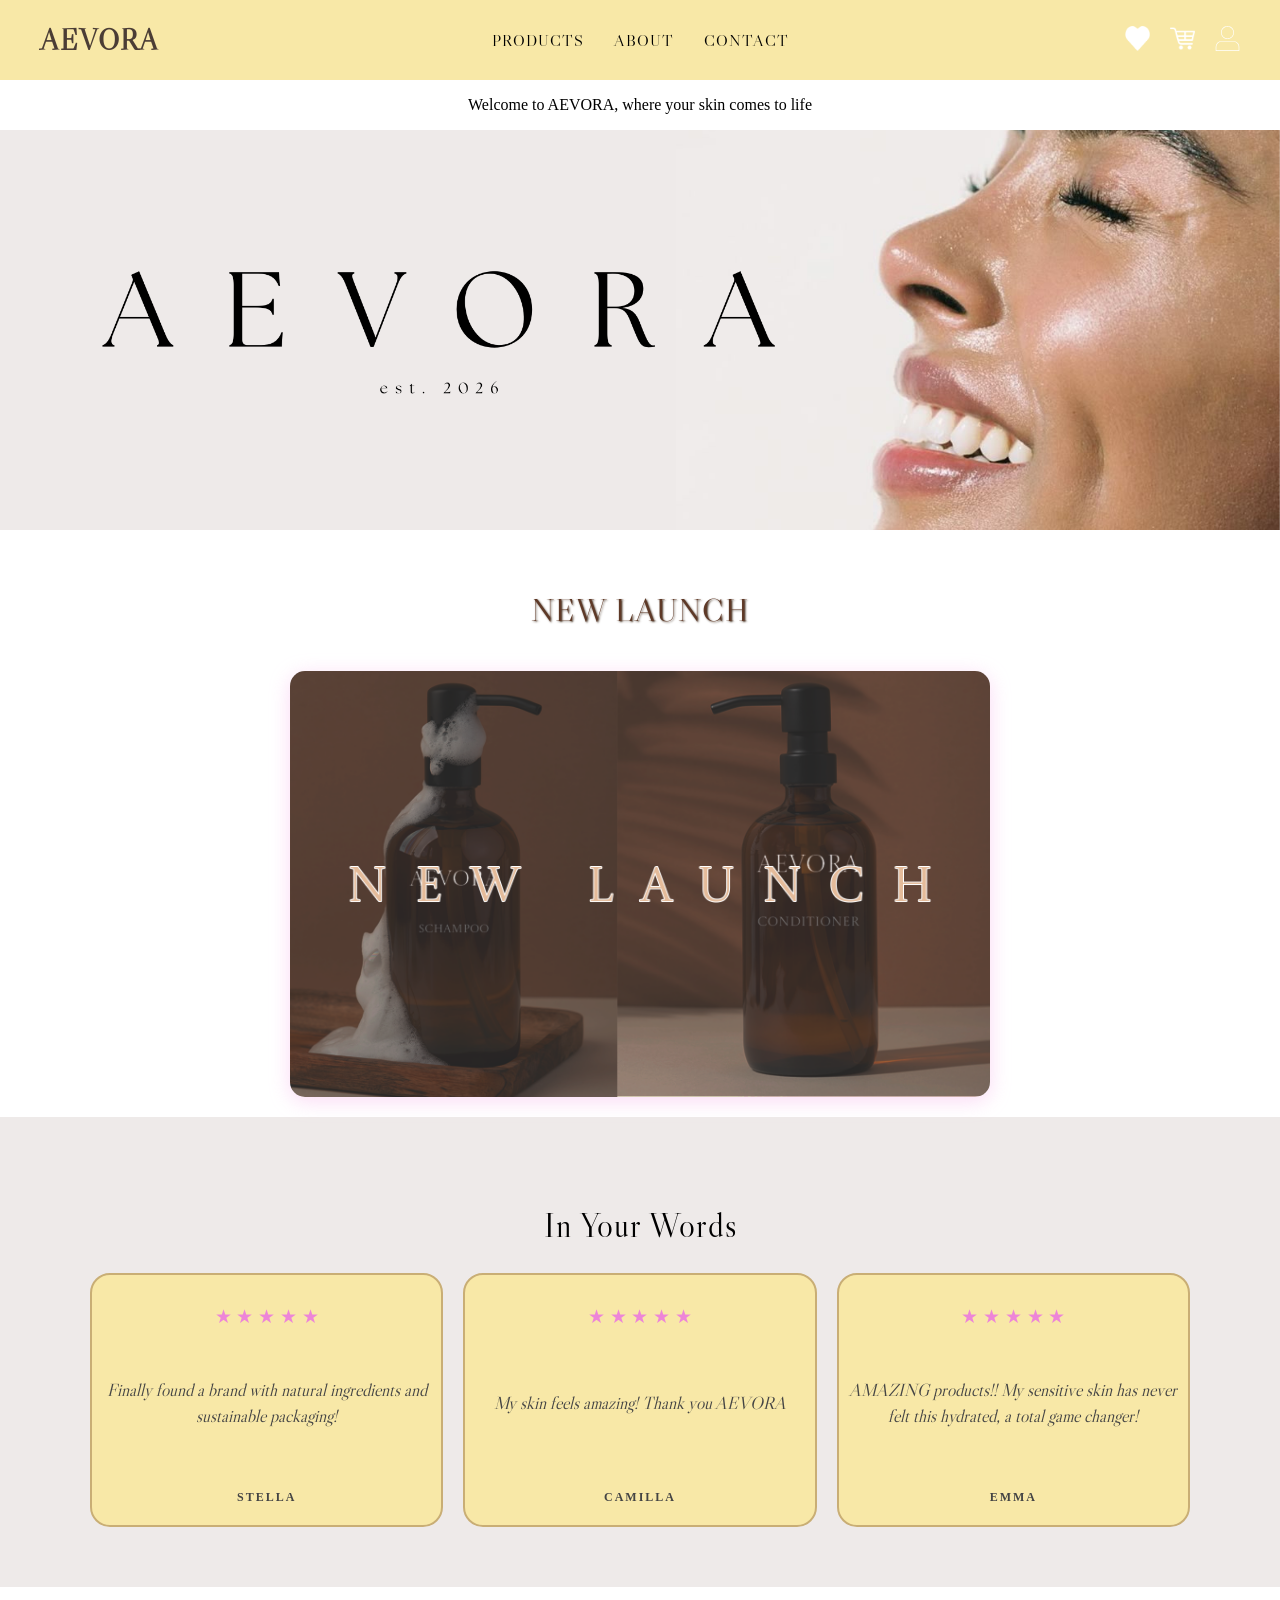
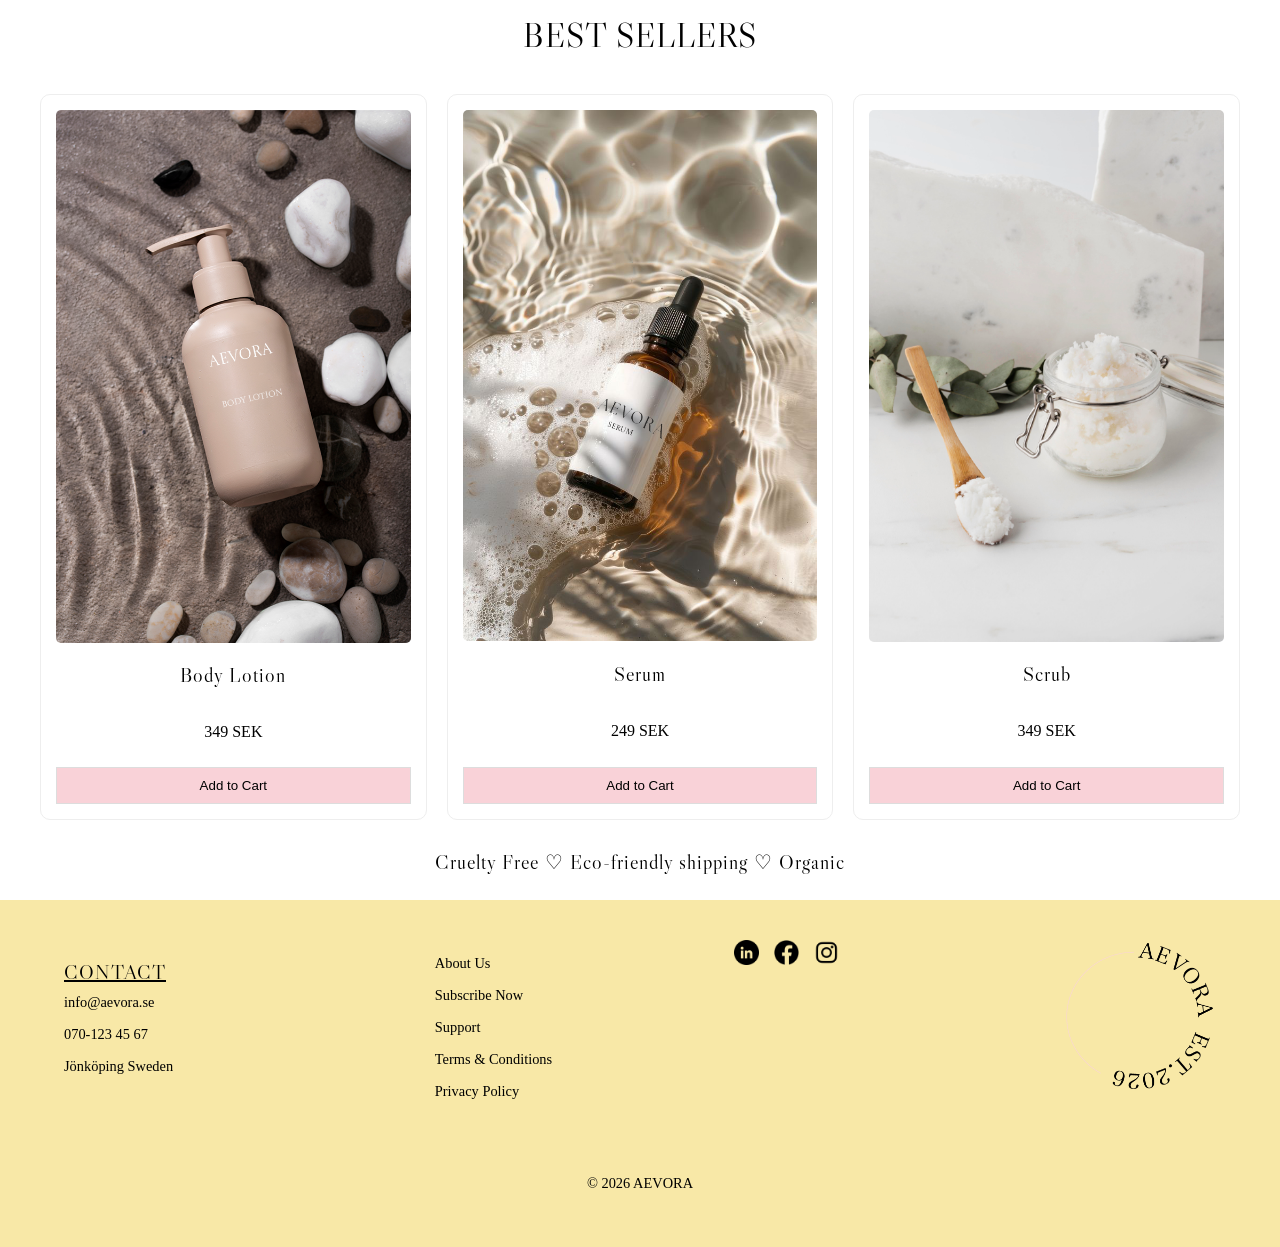
==== commit 72ca6f83: "Changed comments from swedish to english. And added some comments. Added the updated footer to all h" ====
--- a/index.html
+++ b/index.html
@@ -33,9 +33,9 @@
     </ul>
 
     <div class="nav-icons">
-        <a href="#"> <img src="images/whiteHeart.png" alt="Favorites" class="icon-img"> </a>
-        <a href="cart.html"> <img src="images/cart.png" alt="Shopping Cart" class="icon-img"> </a>
-        <a href="#"> <img src="images/profile.svg" alt="Profile" class="icon-img"> </a>
+        <a href="#"> <img src="images/whiteHeart.png" alt="Favorites Icon" class="icon-img"> </a>
+        <a href="cart.html"> <img src="images/cart.png" alt="Shopping Cart Icon" class="icon-img"> </a>
+        <a href="#"> <img src="images/profile.svg" alt="Profile Icon" class="icon-img"> </a>
     </div>
     </nav>
 </header>
@@ -108,12 +108,6 @@
     <h3> Cruelty Free ♡ Eco-friendly shipping ♡ Organic </h3>
     </main> 
 
-<div class="banner">
-    <p class="">
-    <img src="images/moisturizerItem.PNG">
-</p>
-</div>
-
 <footer>
     <div class="contact">
         <h3>CONTACT</h3> 
--- a/css/main.css
+++ b/css/main.css
@@ -316,14 +316,6 @@
     text-align: center;
 }
 
-.banner {
-    width: 100%;
-    height: 500px;
-    background-color: rgb(248, 232, 167);
-    margin: 0;
-}
-
-
 footer {
     display: grid;
     grid-template-columns: 1fr 1fr 1fr 1fr;
@@ -350,11 +342,16 @@
     margin: 5px 0;
     text-align: left;
     margin-bottom: 15px;
+    cursor: pointer;
 }
 
 .footer-text-middle {
     text-align: left;
     justify-self: center;
+}
+
+.footer-text-middle p {
+    cursor: pointer;
 }
 
 .socials {
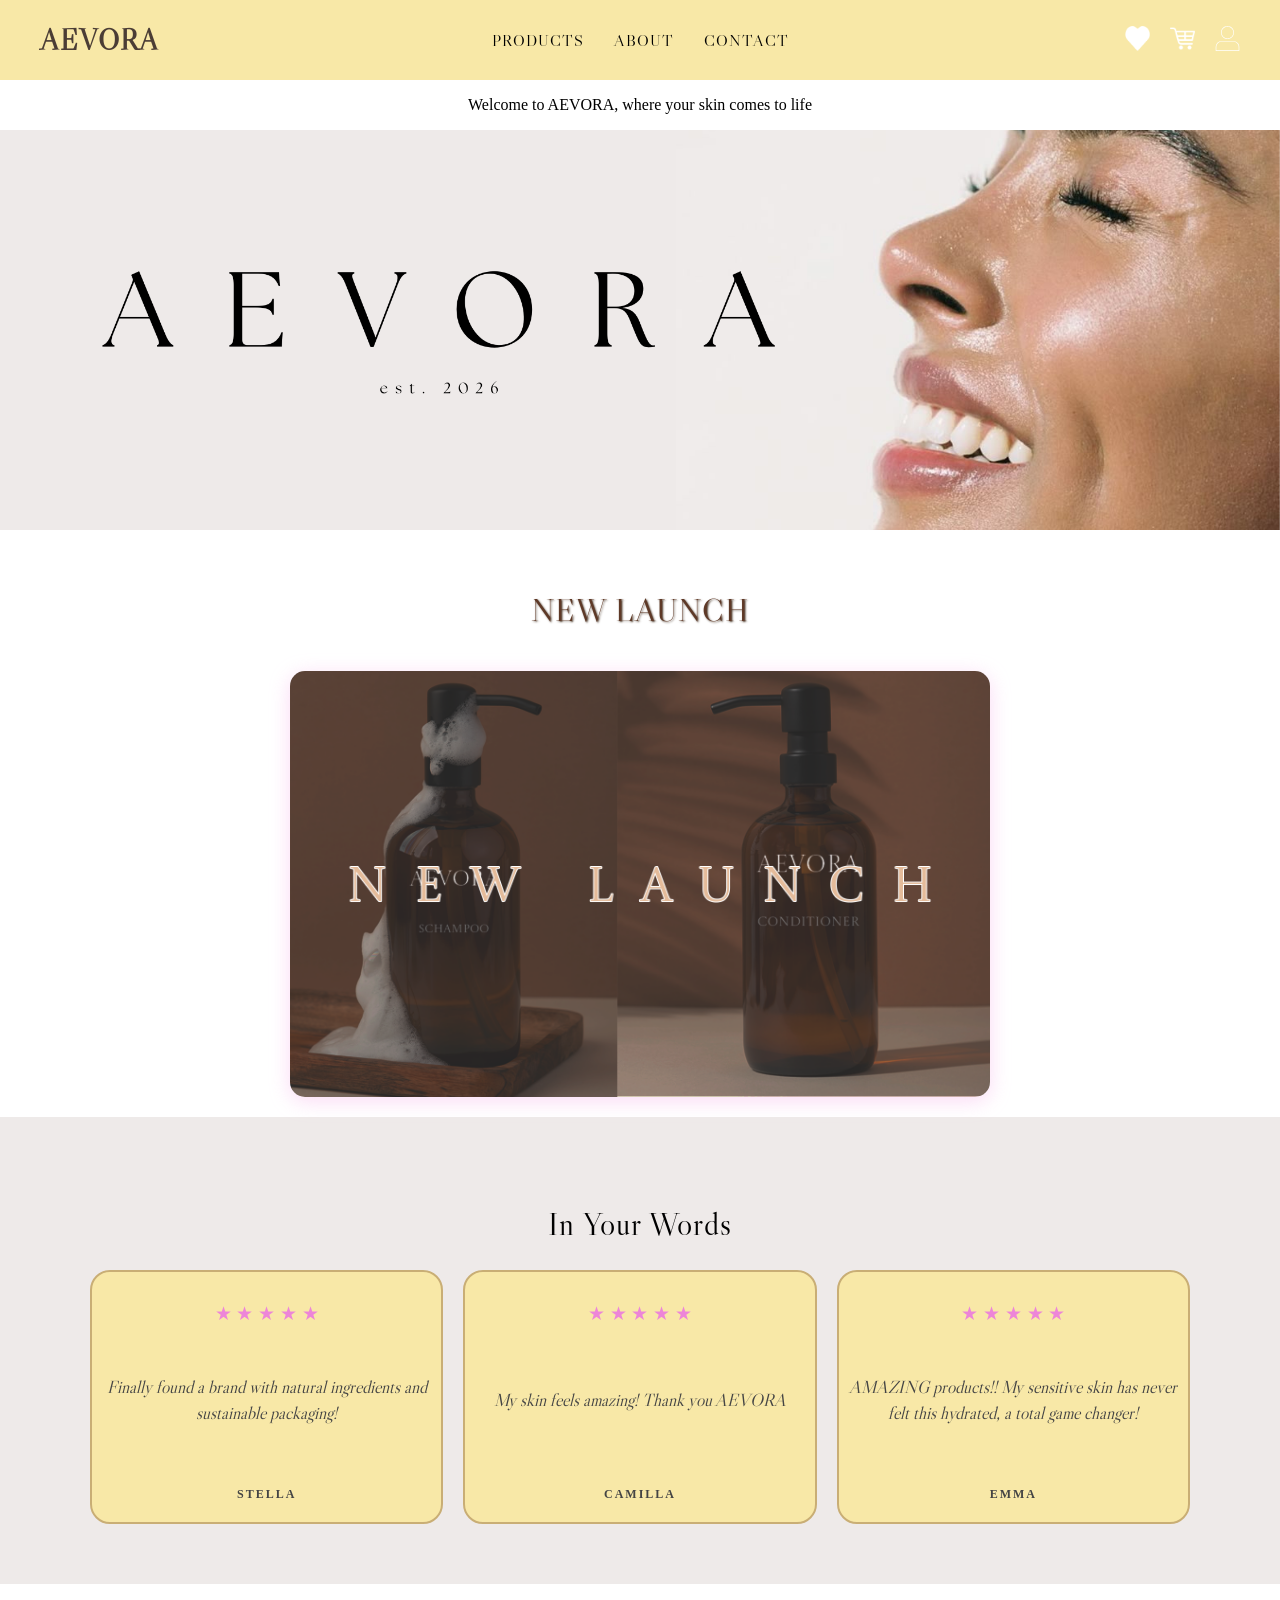
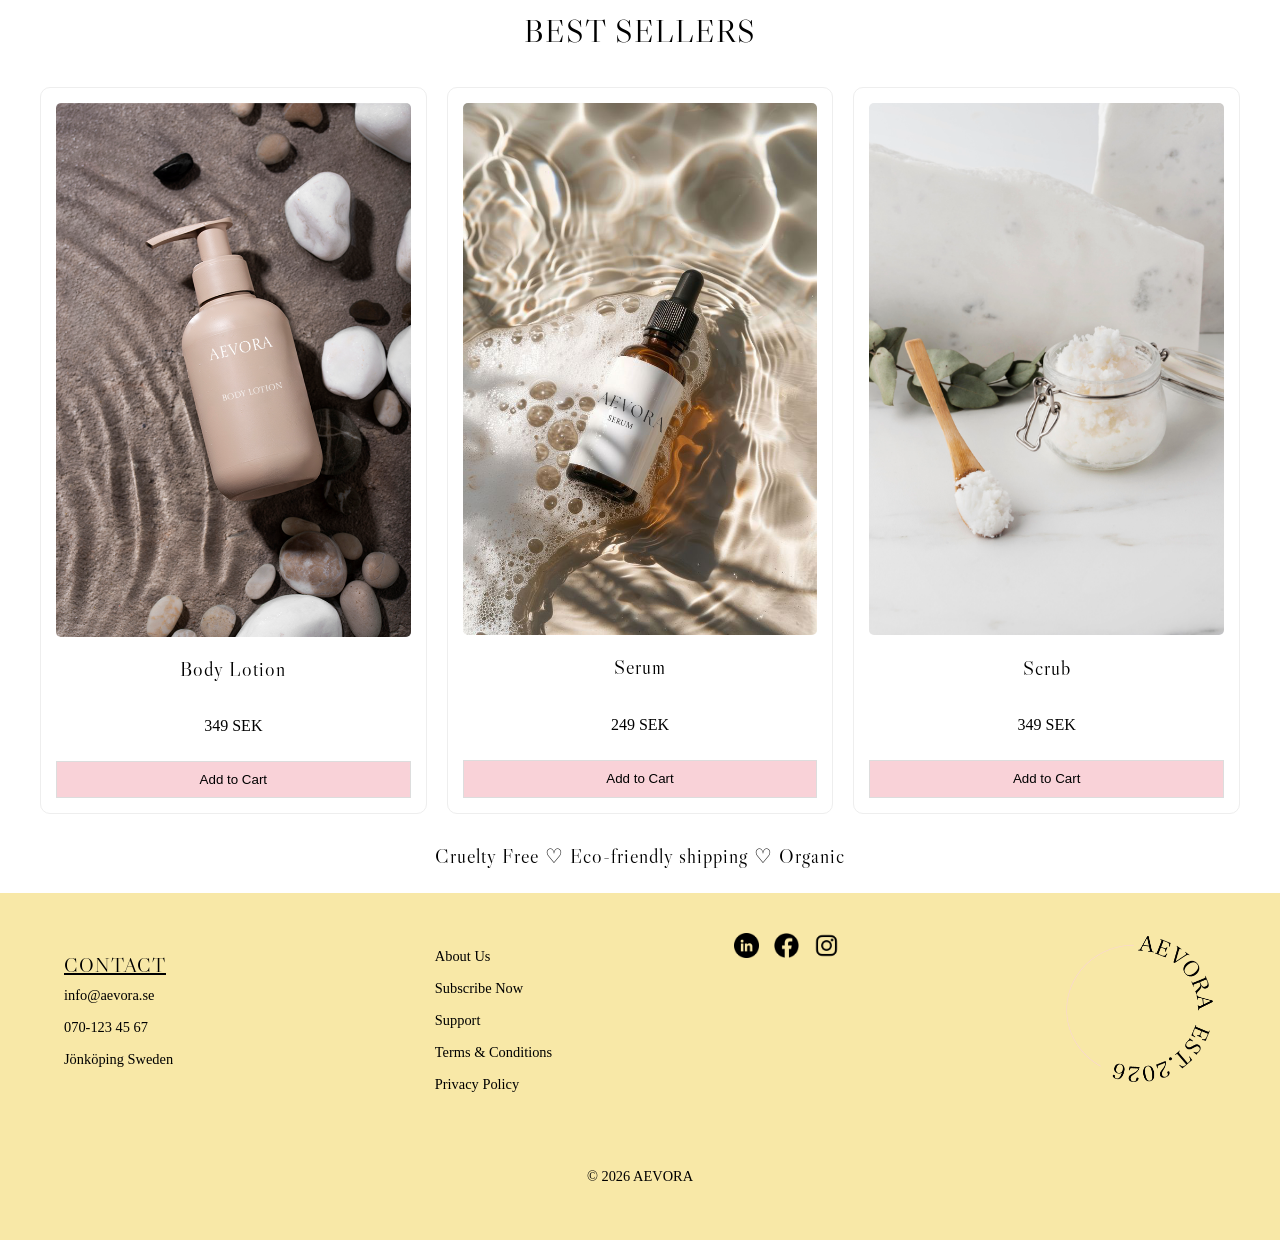
==== commit 59aaa1a6: "Made some small detail changes." ====
--- a/index.html
+++ b/index.html
@@ -16,6 +16,7 @@
 
 <header> 
     <nav>
+    <!-- Hamburger menu inspired from https://www.youtube.com/watch?v=aNDqzlAKmZc and Google Gemini -->
         <div class="hamburger" id="hamburger">
             <span></span>
             <span></span>
--- a/css/main.css
+++ b/css/main.css
@@ -140,14 +140,14 @@
 a, a:visited {
     color: black;
 }
-/* MDN page */
+/* Inspiration from MDN page */
 a:hover {
     color: rgb(210, 37, 181);
 }
 
 .welcome-text {
     text-align: center;
-    font-size: 12pt;
+    font-size: 1rem;
     font-family: fantasy; 
 }
 
@@ -164,7 +164,6 @@
     object-position: center 40%;
     display: block;
 }
-
 
 .launch-title {
     text-align: center;
@@ -268,7 +267,7 @@
 }
 
 h2 {
-    font-size: 25pt;
+    font-size: 2rem;
     text-align: center;
     font-family: "Libre Caslon Display", serif;
     font-weight: 400;
@@ -540,9 +539,10 @@
     font-style: normal;
     letter-spacing: 1px;
     -webkit-font-smoothing: antialiased;
-    animation: fadeInOut 3s forwards;
-}
-
+    animation: fadeInOut 2s forwards;
+}
+
+/* Help from Gemini */ 
 @keyframes fadeInOut {
     0% {opacity: 0; transform: translateY(-10px);}
     10% {opacity: 1; transform: translateY(0);}
@@ -598,7 +598,7 @@
 }
 
 .order-summary h2 {
-    font-size: 20pt;
+    font-size: 1.5rem;
     font-family: "Libre Caslon Display", serif;
     font-weight: 400;
     font-style: normal;
@@ -607,7 +607,7 @@
 }
 
 .summary-line span {
-    font-size: 8pt;
+    font-size: 0.9rem;
     font-family: "Libre Caslon Display", serif;
     font-weight: 400;
     font-style: normal;
@@ -680,7 +680,7 @@
     font-family: "Libre Caslon Display", serif;
     font-weight: bold;
     font-style: normal;
-    font-size: 12pt;
+    font-size: 1rem;
     letter-spacing: 1px;
     -webkit-font-smoothing: antialiased;
     border: none;
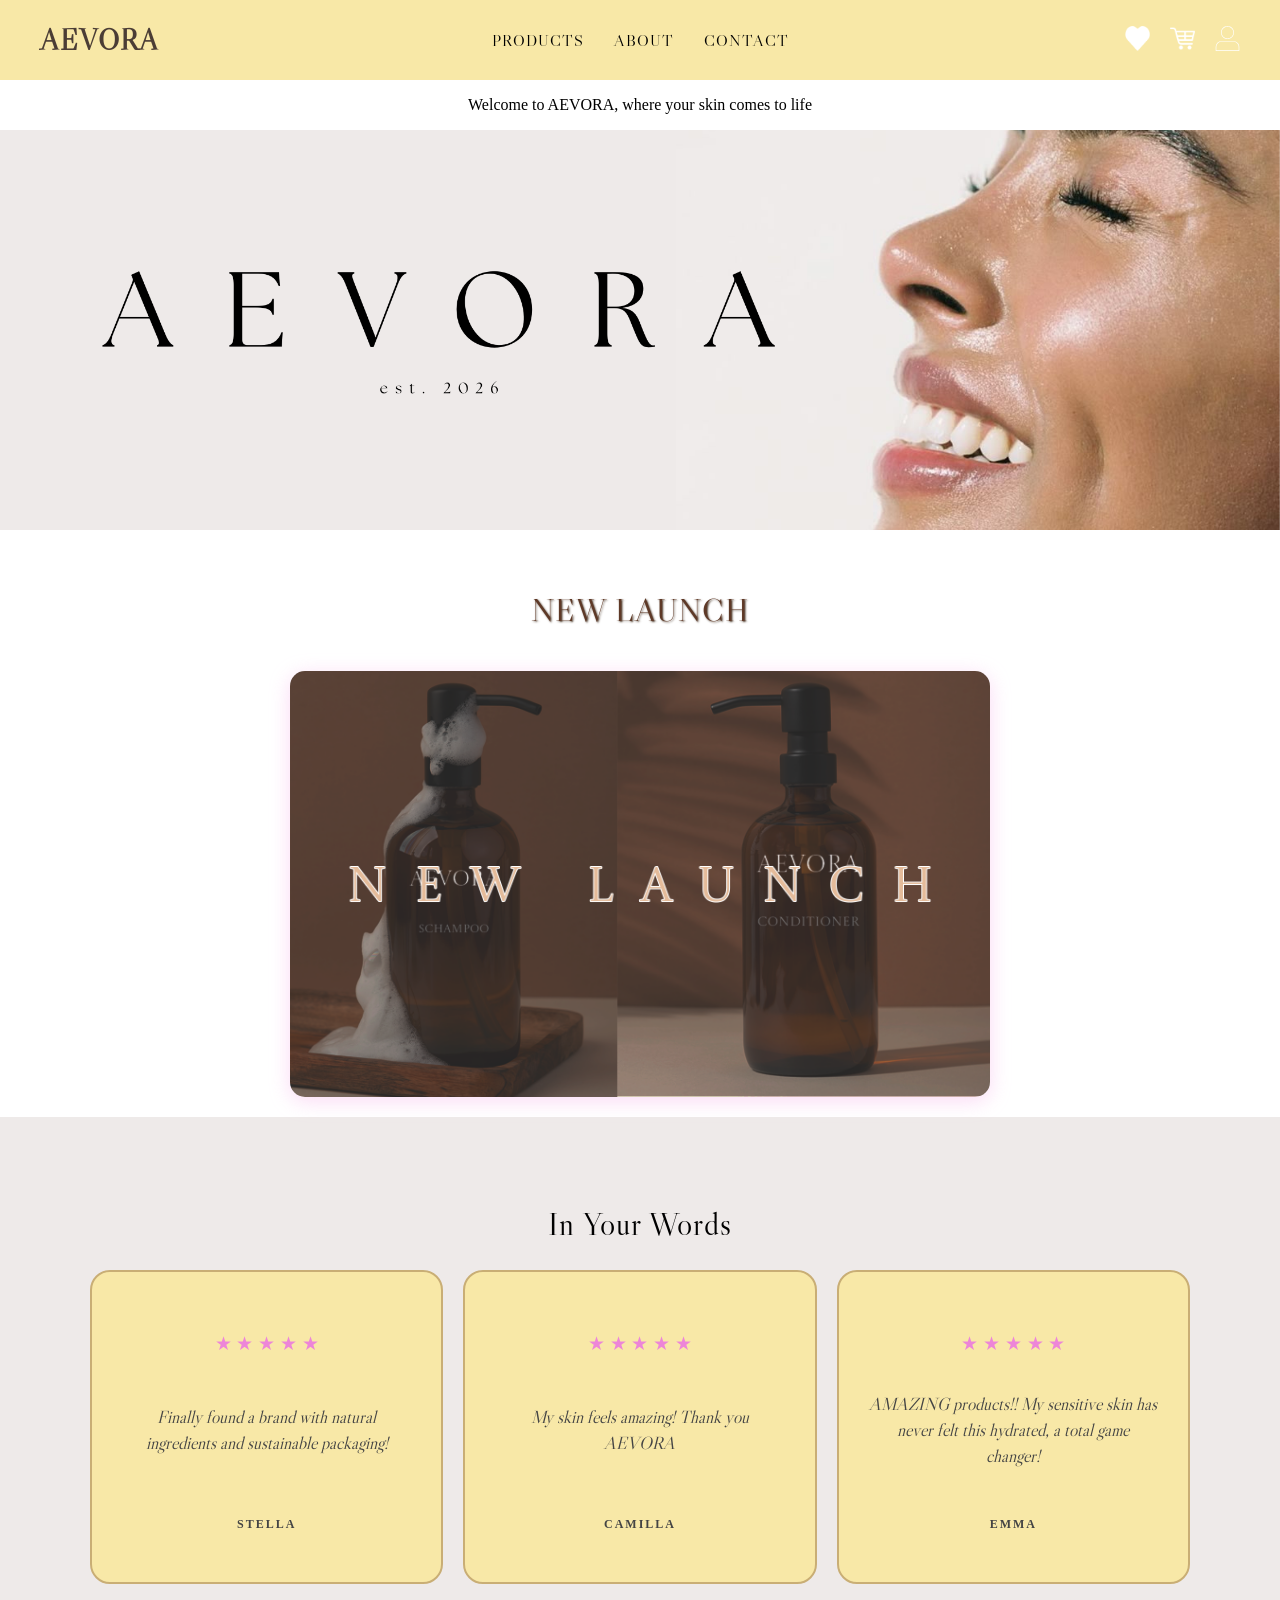
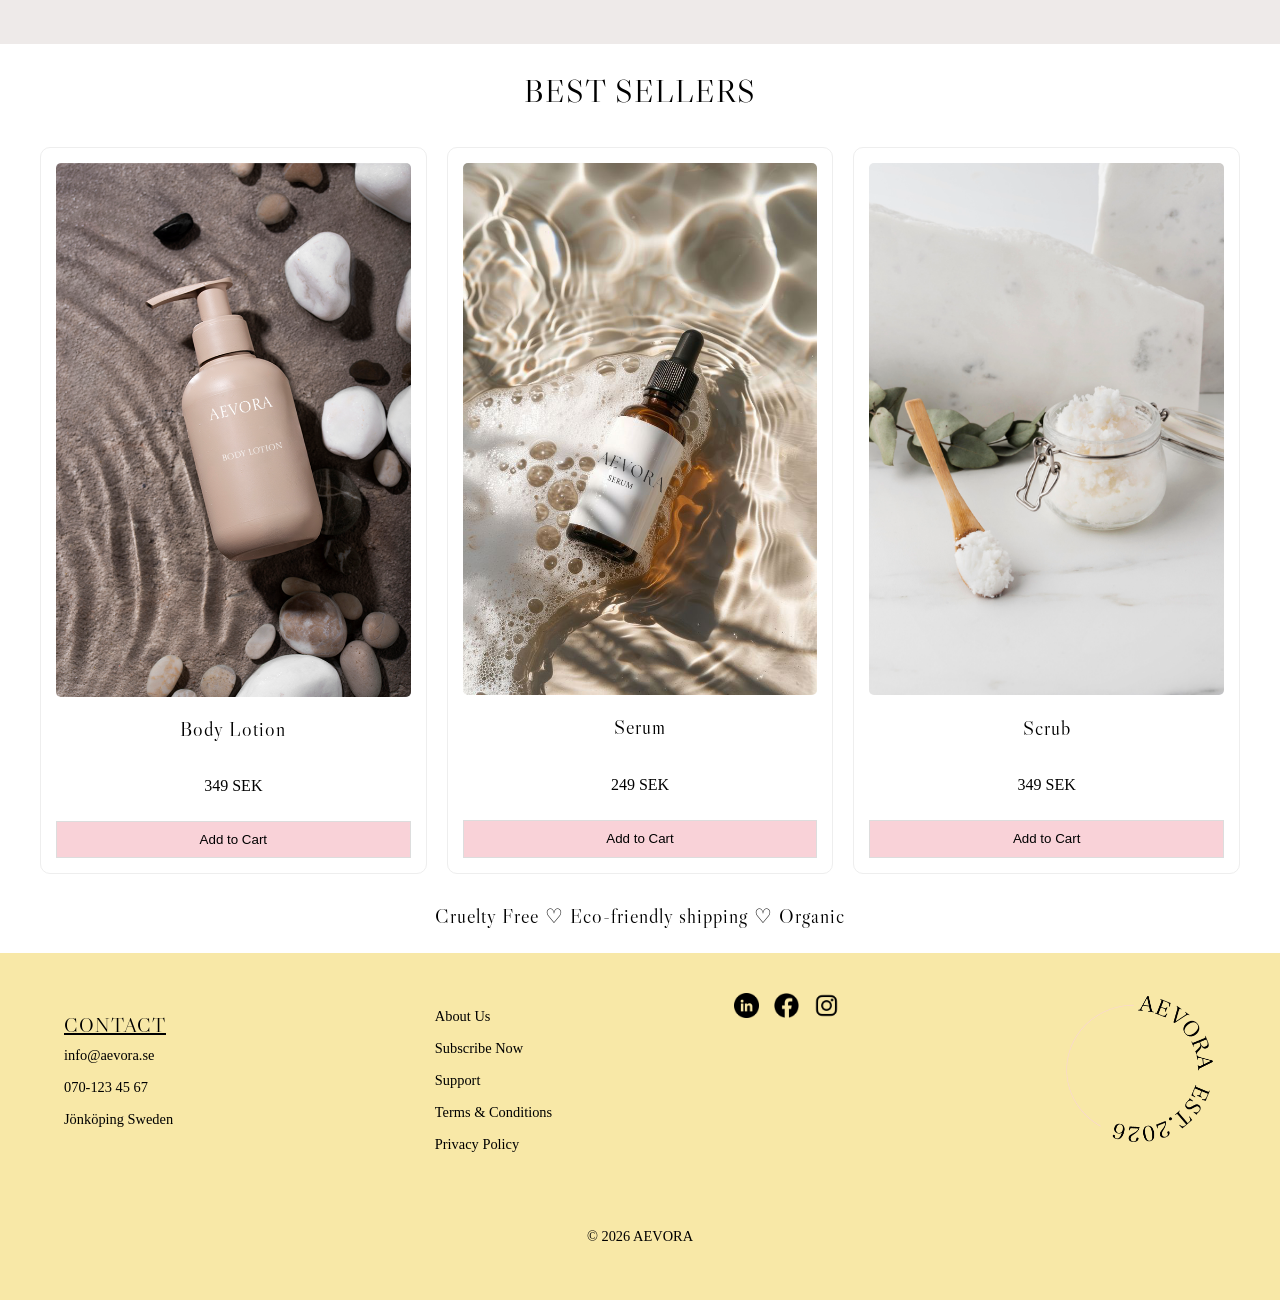
==== commit 723f680c: "fixed indentation and small fixes here and there." ====
--- a/index.html
+++ b/index.html
@@ -1,143 +1,167 @@
-<!DOCTYPE html>
+<!doctype html>
 <html lang="en">
-<head>
-    <meta charset="UTF-8">
-    <meta name="viewport" content="width=device-width, initial-scale=1.0">
-    <title>AEVORA</title> 
-   
-    <link rel="preconnect" href="https://fonts.googleapis.com">
-    <link rel="preconnect" href="https://fonts.gstatic.com" crossorigin>
-    <link href="https://fonts.googleapis.com/css2?family=Libre+Caslon+Display&display=swap" rel="stylesheet">
+  <head>
+    <meta charset="UTF-8" />
+    <meta name="viewport" content="width=device-width, initial-scale=1.0" />
+    <title>AEVORA</title>
 
-    <link rel="stylesheet" href="css/main.css"> 
+    <link rel="preconnect" href="https://fonts.googleapis.com" />
+    <link rel="preconnect" href="https://fonts.gstatic.com" crossorigin />
+    <link
+      href="https://fonts.googleapis.com/css2?family=Libre+Caslon+Display&display=swap"
+      rel="stylesheet"
+    />
+
+    <link rel="stylesheet" href="css/main.css" />
     <script src="script.js" defer></script>
-</head>
-<body>
-
-<header> 
-    <nav>
-    <!-- Hamburger menu inspired from https://www.youtube.com/watch?v=aNDqzlAKmZc and Google Gemini -->
+  </head>
+  <body>
+    <header>
+      <nav>
+        <!-- Hamburger menu inspired from https://www.youtube.com/watch?v=aNDqzlAKmZc and Google Gemini -->
         <div class="hamburger" id="hamburger">
-            <span></span>
-            <span></span>
-            <span></span>
+          <span></span>
+          <span></span>
+          <span></span>
         </div>
 
-    <a href="index.html" class="title-link">
-            <h1 class="aevora-title"> AEVORA </h1>
-    </a>
+        <a href="index.html" class="title-link">
+          <h1 class="aevora-title">AEVORA</h1>
+        </a>
 
-    <ul class="nav-links" id="nav-links">
-        <li><a href="products.html"> PRODUCTS </a></li>
-        <li><a href="about.html"> ABOUT </a></li>
-        <li><a href="contact.html"> CONTACT </a></li>
-    </ul>
+        <ul class="nav-links" id="nav-links">
+          <li><a href="products.html"> PRODUCTS </a></li>
+          <li><a href="about.html"> ABOUT </a></li>
+          <li><a href="contact.html"> CONTACT </a></li>
+        </ul>
 
-    <div class="nav-icons">
-        <a href="#"> <img src="images/whiteHeart.png" alt="Favorites Icon" class="icon-img"> </a>
-        <a href="cart.html"> <img src="images/cart.png" alt="Shopping Cart Icon" class="icon-img"> </a>
-        <a href="#"> <img src="images/profile.svg" alt="Profile Icon" class="icon-img"> </a>
-    </div>
-    </nav>
-</header>
+        <div class="nav-icons">
+          <a href="#">
+            <img
+              src="images/whiteHeart.png"
+              alt="Favorites Icon"
+              class="icon-img"
+            />
+          </a>
+          <a href="cart.html">
+            <img
+              src="images/cart.png"
+              alt="Shopping Cart Icon"
+              class="icon-img"
+            />
+          </a>
+          <a href="#">
+            <img src="images/profile.svg" alt="Profile Icon" class="icon-img" />
+          </a>
+        </div>
+      </nav>
+    </header>
 
-<main>
-    <p class="welcome-text"> Welcome to AEVORA, where your skin comes to life </p>
-    
-    <div class="head">
-        <img src="images/aevoraimage.png" alt="aevoraimage" class="head-image">
-    </div>
+    <main>
+      <p class="welcome-text">
+        Welcome to AEVORA, where your skin comes to life
+      </p>
 
-    <h1 class="launch-title"> NEW LAUNCH </h1>
-    
-    <a href="products.html" class="launch-link">
+      <div class="head">
+        <img
+          src="images/aevoraimage.png"
+          alt="aevoraimage"
+          class="head-image"
+        />
+      </div>
+
+      <h1 class="launch-title">NEW LAUNCH</h1>
+
+      <a href="products.html" class="launch-link">
         <div class="newLaunch">
-            <img src="images/newLaunchImage.png" alt="new launch">
+          <img src="images/newLaunchImage.png" alt="new launch" />
         </div>
-    </a>
+      </a>
 
-    <section class="reviews">
-        <h2> In Your Words </h2>
+      <section class="reviews">
+        <h2>In Your Words</h2>
 
         <div class="reviews-grid">
-            <div class="review-card">
-                <div class="stars"> ★ ★ ★ ★ ★ </div>
-                <p class="review-text"> Finally found a brand with natural ingredients and sustainable packaging! </p>
-                <p class="review-handle"> Stella </p> 
-            </div>
+          <div class="review-card">
+            <div class="stars">★ ★ ★ ★ ★</div>
+            <p class="review-text">
+              Finally found a brand with natural ingredients and sustainable
+              packaging!
+            </p>
+            <p class="review-handle">Stella</p>
+          </div>
 
-            <div class="review-card">
-                <div class="stars"> ★ ★ ★ ★ ★ </div>
-                <p class="review-text"> My skin feels amazing! Thank you AEVORA </p>
-                <p class="review-handle"> Camilla </p> 
-            </div>
+          <div class="review-card">
+            <div class="stars">★ ★ ★ ★ ★</div>
+            <p class="review-text">My skin feels amazing! Thank you AEVORA</p>
+            <p class="review-handle">Camilla</p>
+          </div>
 
-            <div class="review-card">
-                <div class="stars"> ★ ★ ★ ★ ★ </div>
-                <p class="review-text"> AMAZING products!! My sensitive skin has never felt this hydrated, a total game changer! </p>
-                <p class="review-handle"> Emma </p> 
-            </div>
+          <div class="review-card">
+            <div class="stars">★ ★ ★ ★ ★</div>
+            <p class="review-text">
+              AMAZING products!! My sensitive skin has never felt this hydrated,
+              a total game changer!
+            </p>
+            <p class="review-handle">Emma</p>
+          </div>
         </div>
-    </section>
+      </section>
 
-
-    <h2> BEST SELLERS </h2> 
-    <div class="product-grid">
+      <h2>BEST SELLERS</h2>
+      <div class="product-grid">
         <article class="product-card">
-            <img src="images/bodyLotion.png" alt="Body Lotion">
-            <h3> Body Lotion </h3>
-            <p class="price"> 349 SEK </p> 
-            <button class="add-btn"> Add to Cart </button>
+          <img src="images/bodyLotion.png" alt="Body Lotion" />
+          <h3>Body Lotion</h3>
+          <p class="price">349 SEK</p>
+          <button class="add-btn">Add to Cart</button>
         </article>
 
         <article class="product-card">
-            <img src="images/serumbottle.png" alt="Serum">
-            <h3> Serum </h3>
-            <p class="price"> 249 SEK </p>
-            <button class="add-btn"> Add to Cart </button>
+          <img src="images/serumbottle.png" alt="Serum" />
+          <h3>Serum</h3>
+          <p class="price">249 SEK</p>
+          <button class="add-btn">Add to Cart</button>
         </article>
 
         <article class="product-card">
-            <img src="images/bodyScrub.jpg" alt="Scrub">
-            <h3> Scrub </h3>
-            <p class="price"> 349 SEK </p> 
-            <button class="add-btn"> Add to Cart </button>
+          <img src="images/bodyScrub.jpg" alt="Scrub" />
+          <h3>Scrub</h3>
+          <p class="price">349 SEK</p>
+          <button class="add-btn">Add to Cart</button>
         </article>
+      </div>
 
-    </div>
+      <h3>Cruelty Free ♡ Eco-friendly shipping ♡ Organic</h3>
+    </main>
 
-    <h3> Cruelty Free ♡ Eco-friendly shipping ♡ Organic </h3>
-    </main> 
-
-<footer>
-    <div class="contact">
-        <h3>CONTACT</h3> 
+    <footer>
+      <div class="contact">
+        <h3>CONTACT</h3>
         <p>info@aevora.se</p>
         <p>070-123 45 67</p>
         <p>Jönköping Sweden</p>
-    </div>
+      </div>
 
-    <div class="footer-text-middle">
+      <div class="footer-text-middle">
         <p>About Us</p>
         <p>Subscribe Now</p>
         <p>Support</p>
         <p>Terms & Conditions</p>
         <p>Privacy Policy</p>
-    </div>
+      </div>
 
-    <div class="socials">
-        <img src="images/linkedInIcon.png">
-        <img src="images/facebookIcon.png">
-        <img src="images/instagramIcon.png">
-    </div>
+      <div class="socials">
+        <img src="images/linkedInIcon.png" />
+        <img src="images/facebookIcon.png" />
+        <img src="images/instagramIcon.png" />
+      </div>
 
-    <div class="logo">
-        <img src="images/aevoraLogo.png">
-    </div>
+      <div class="logo">
+        <img src="images/aevoraLogo.png" />
+      </div>
 
-    <p class="copy">&copy; 2026 AEVORA</p>
-</footer>
-
-
-</body>
+      <p class="copy">&copy; 2026 AEVORA</p>
+    </footer>
+  </body>
 </html>
--- a/css/main.css
+++ b/css/main.css
@@ -227,7 +227,7 @@
     background-color: rgb(248, 232, 167);
     border: 2px solid #c9ae75;
     border-radius: 20px;
-    padding: 3opx;
+    padding: 30px;
     text-align: center;
     display: flex;
     flex-direction: column;
@@ -315,6 +315,7 @@
     text-align: center;
 }
 
+/* CSS FOR FOOTER */
 footer {
     display: grid;
     grid-template-columns: 1fr 1fr 1fr 1fr;
@@ -394,15 +395,21 @@
     grid-template-columns: repeat(3, 1fr); 
     gap: 20px;
     padding: 10px;
-}
-
-@media screen and (min-width: 1024px) {
+    max-width: 1200px;
+    margin: 0 auto;
+}
+
+@media (max-width: 1024px) {
     .product-grid {
-        grid-template-columns: repeat(3, 1fr);
-        max-width: 1200px;
-        margin: 0 auto;
+        grid-template-columns: repeat(2, 1fr);
     }
 } 
+
+@media (max-width: 480px) {
+    .product-grid {
+        grid-template-columns: 1fr;
+    }
+}
 
 .product-grid h1 {
     grid-column: 1 / -1;
@@ -444,7 +451,7 @@
     grid-template-columns: 80px 1fr 1fr;
     gap: 40px;
     max-width: 1200px;
-    margin: 60px;
+    margin: 60px auto;
     padding: 0 20px;
 }
 
@@ -467,19 +474,19 @@
 .product-thumbnails {
     display: flex;
     flex-direction: column;
-    gap: 15px;
+    gap: 10px;
 }
 
 .product-thumbnails img {
-    width: 100%; 
-    cursor: pointer;
-    border-radius: 4px;
+    max-width: 100%; 
+    object-fit: cover;
 }
 
 .product-main-image img {
     width: 100%;
-    max-width: 450px;
+    max-width: 500px;
     height: auto;
+    display: block;
 }
 
 .product-details {
@@ -551,9 +558,34 @@
 }
 
 @media (max-width: 768px) {
-    .product-detail-container {
+    .product-page-layout {
         grid-template-columns: 1fr;
-        gap: 20;
+        margin: 20px auto;
+        gap: 20px;
+    }
+
+    .product-main-image { 
+        order: 1;
+        text-align: center;
+    }
+
+    .product-thumbnails {
+        order: 2; 
+        flex-direction: row;
+        justify-content: center;
+    }
+
+    .product-details {
+        order: 3;
+    }
+
+    .product-thumbnails img {
+        width: 70px;
+        height: 70px;
+    }
+
+    .product-main-image img {
+        margin: 0 auto;
     }
 }
 
@@ -563,7 +595,7 @@
   font-weight: 400;
   font-style: normal;
   letter-spacing: 1px;
-  margin-left: 10;
+  margin-left: 10px;
 
   /* Help from Gemini because my font didn't work */
   -webkit-font-smoothing: antialiased;
@@ -691,6 +723,47 @@
     display: block;
 }
 
+@media (max-width: 768px) {
+    .cart-container {
+        grid-template-columns: 1fr;
+        padding: 15px;
+        gap: 30px;
+    }
+
+    .cart-menu {
+        display: none;
+    }
+
+    .cart-grid-shared {
+        grid-template-columns: 60px 1.5fr 1fr 1fr 40px;
+        gap: 8px;
+        font-size: 0.85rem;
+        align-items: center;
+    }
+
+    .cart-img {
+        width: 50px;
+    }
+
+    .quantity-ctrl {
+        gap: 5px;
+        padding: 2px 5px;
+    }
+
+    .quantity-ctrl button {
+        font-size: 1rem;
+        padding: 0 2px;
+    }
+
+    .delete-icon {
+        width: 20px;
+    }
+
+    .checkout-btn {
+        margin-top: 20px;
+    }
+}
+
 /* CSS FOR ABOUT PAGE */
 .faq {
     max-width: 800px;
